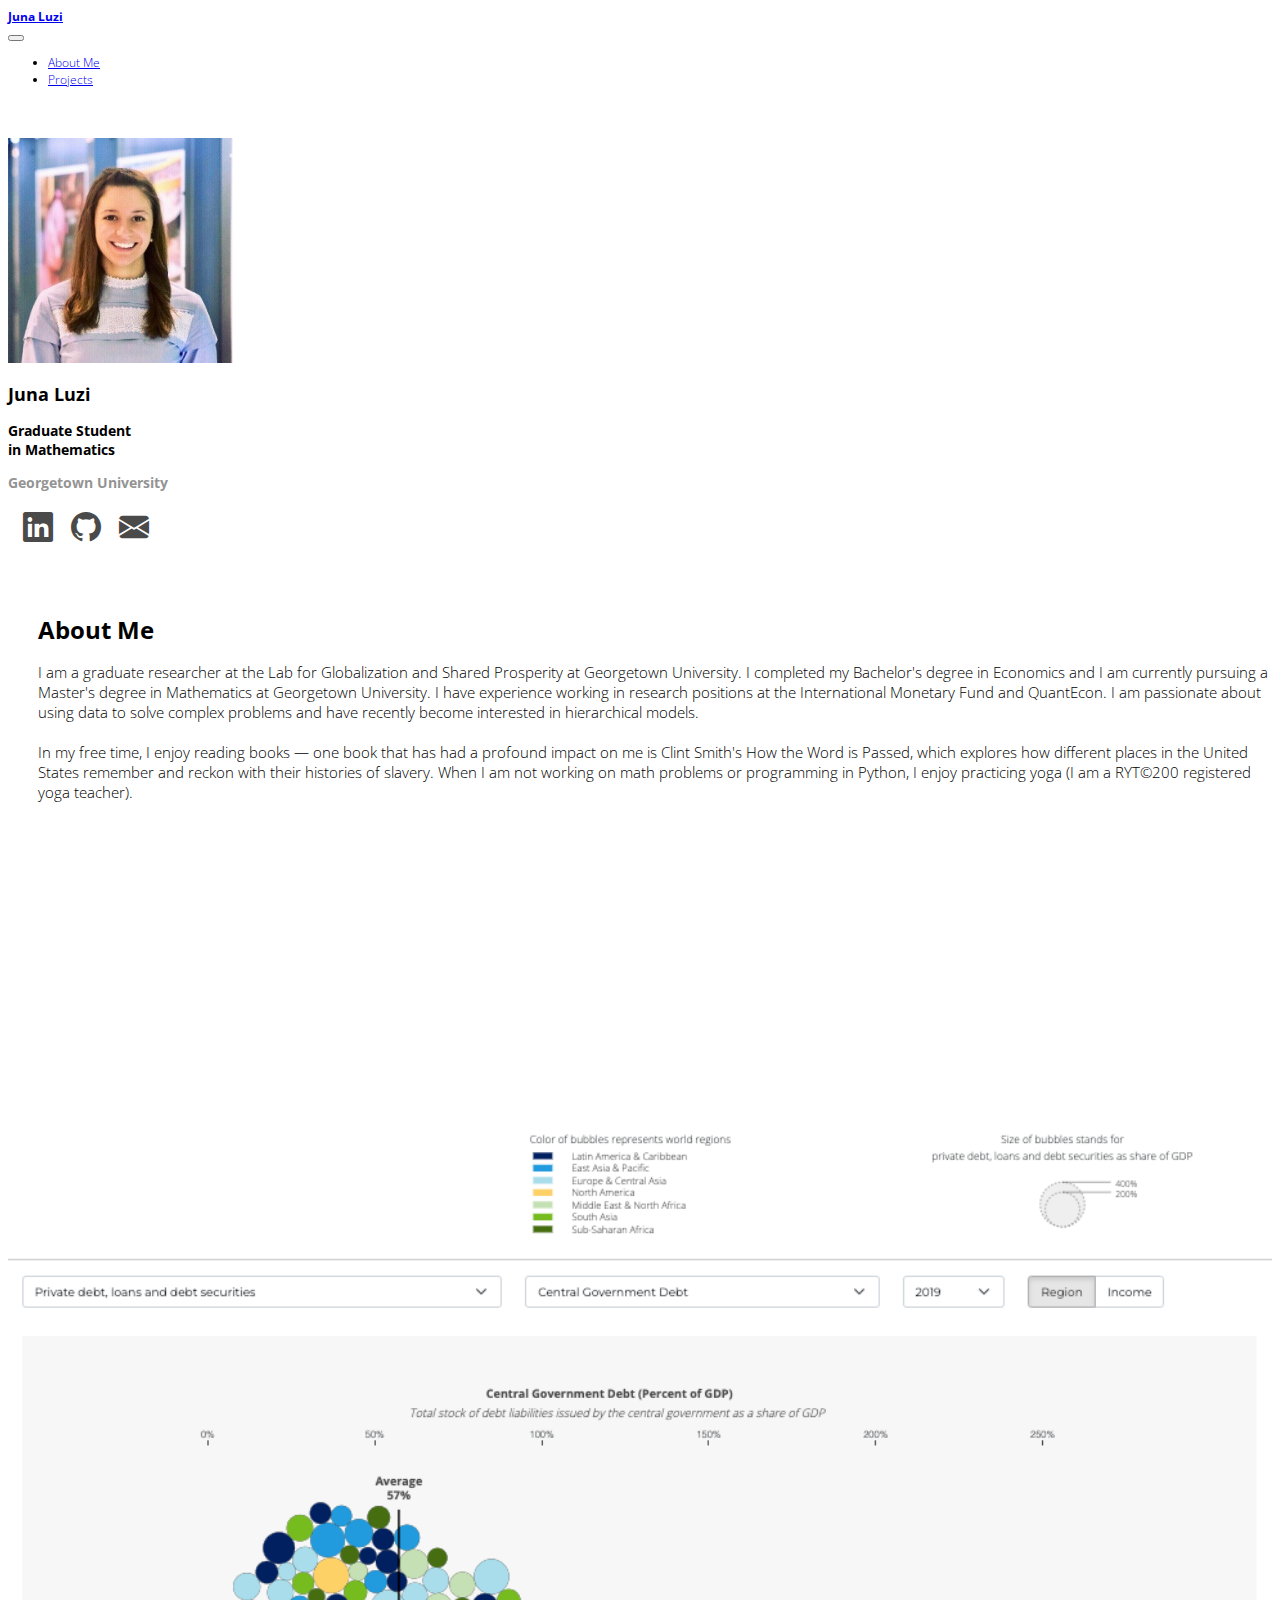
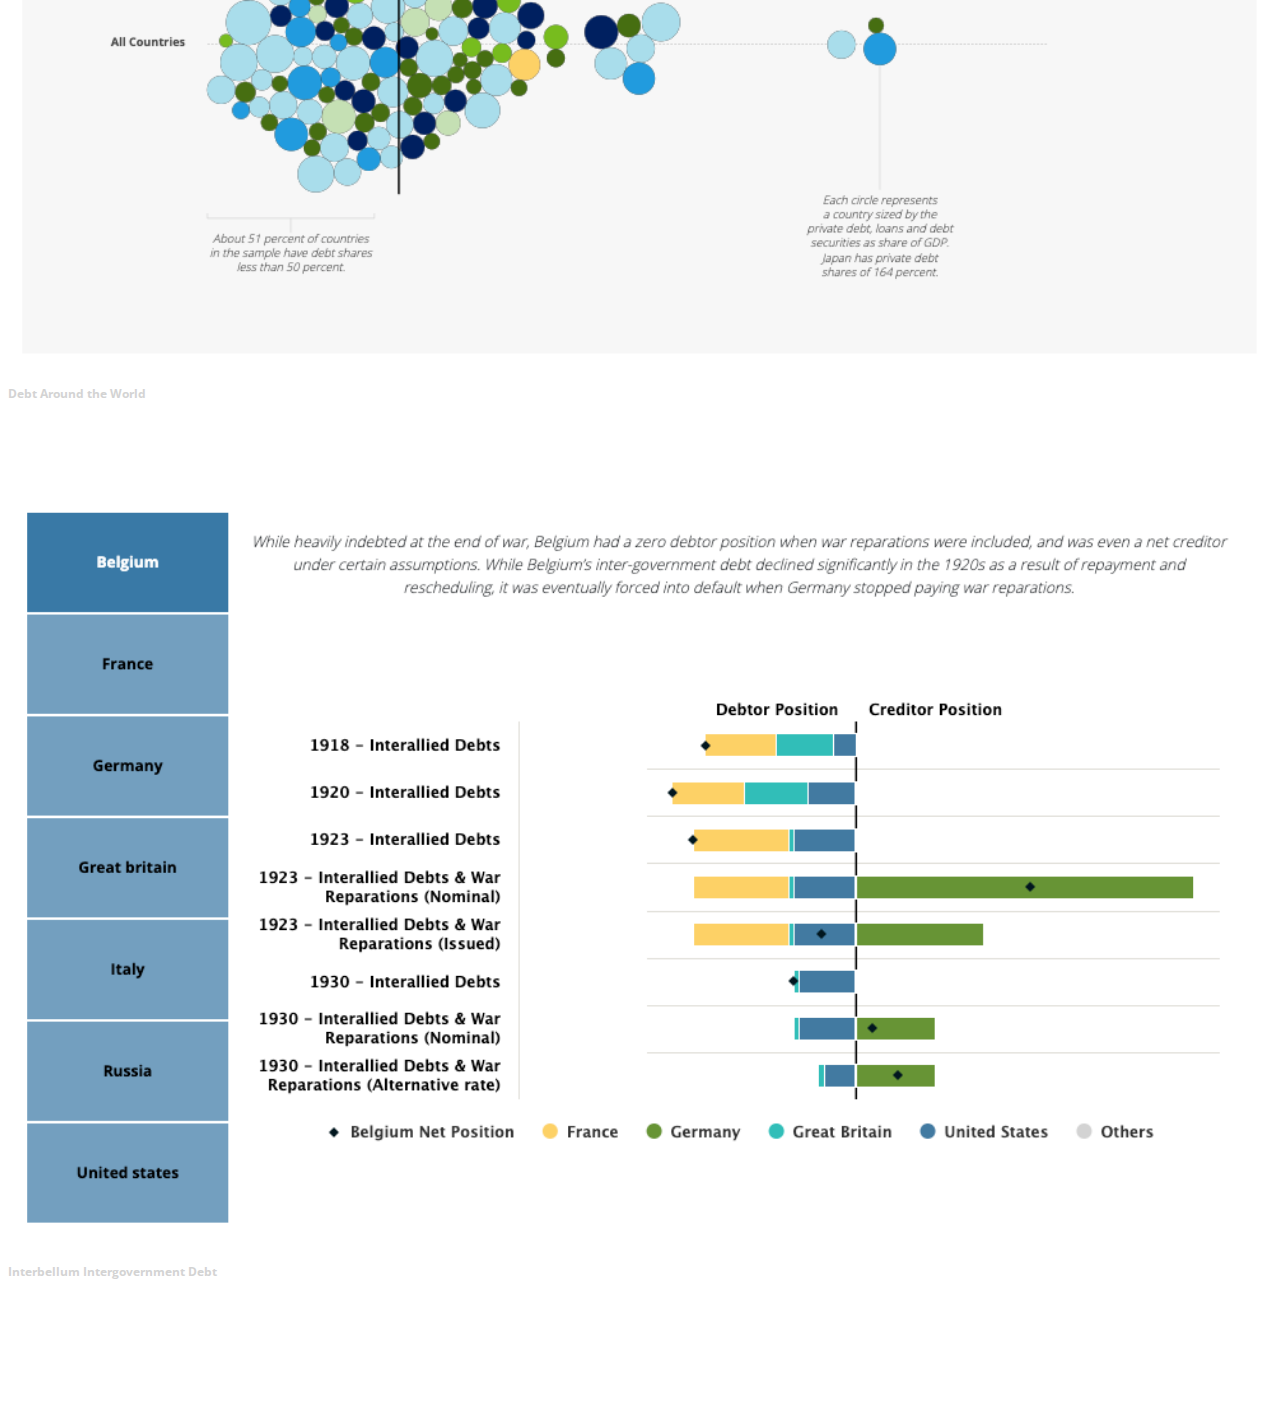
==== index.html @ b4632d45 ":sparkles: release 2" ====
<!DOCTYPE html>
  <meta charset="utf-8">

  <!-- Google fonts -->
  <link href='https://fonts.googleapis.com/css?family=Open+Sans:400,800,700,300' rel='stylesheet' type='text/css'>
  <link href='https://fonts.googleapis.com/css?family=Montserrat' rel='stylesheet' type='text/css'>

  <!-- jQuery -->
  <script src="https://ajax.googleapis.com/ajax/libs/jquery/3.6.0/jquery.min.js"></script>

  <!-- Bootstrap CSS -->
    <link rel="stylesheet" href="https://cdn.jsdelivr.net/npm/bootstrap@5.1.0/dist/css/bootstrap.min.css" integrity="sha384-KyZXEAg3QhqLMpG8r+8fhAXLRk2vvoC2f3B09zVXn8CA5QIVfZOJ3BCsw2P0p/We" crossorigin="anonymous">
    <link rel="stylesheet" href="https://cdn.jsdelivr.net/npm/bootstrap-icons@1.8.1/font/bootstrap-icons.css">
    <!-- Bootstrap Bundle with Popper -->
  <script src="https://cdn.jsdelivr.net/npm/bootstrap@5.1.0/dist/js/bootstrap.min.js" integrity="sha384-cn7l7gDp0eyniUwwAZgrzD06kc/tftFf19TOAs2zVinnD/C7E91j9yyk5//jjpt/" crossorigin="anonymous"></script>


  <!-- style -->
  <link href="css/style.css" type="text/css" rel="stylesheet">

<body>
  <div class="header">
    <nav class="navbar navbar-expand-lg navbar-dark bg-dark">
      <div class="container-xl">
        <div class="d-none d-lg-inline-flex">
        <a class="navbar-brand" href="https://najuzilu.github.io/">Juna Luzi</a></div>
        <button class="navbar-toggler" type="button" data-bs-toggle="collapse" data-bs-target="#navbarNav" aria-controls="navbarNav" aria-expanded="false" aria-label="Toggle navigation">
          <span class="navbar-toggler-icon"></span>
        </button>
        <div class="collapse navbar-collapse" id="navbarNav">
          <ul class="navbar-nav">
            <li class="nav-item">
              <a class="nav-link active" href="#about" data-target="#about">About Me</a>
            </li>
            <li class="nav-item">
              <a class="nav-link" href="#projects" data-target="#projects">Projects</a>
            </li>
            <!-- <li class="nav-item">
              <a class="nav-link"  href="#notes" data-target="#notes">My Notes</a>
            </li> -->
          </ul>
        </div>
      </div>
    </nav>
  </div>

  <div class="page-body" style="margin-top: 35px;">
    <section id="about">
      <div class="container">
          <div class="row">
            <div class="col-sm-3 offset-1 column text-center" style="padding-top: 15px;">
              <img class="rounded-circle" width="225" height="225" src="images/avatar_270x270.png">
              <h2 class="titles">Juna Luzi</h2>
              <h3 class="titles">Graduate Student<br/>in Mathematics</h3>
              <h3 class="uni-name"><a href="https://www.georgetown.edu/" target="_blank" rel="noopener"><span class="subheader">Georgetown University</span></a></h3>
              <div class="network-icons">
                <a href="https://www.linkedin.com/in/yuna-luzi/" target="_blank" rel="noopener noreferrer"><i class="bi bi-linkedin"></i></a>
                <a href="https://github.com/najuzilu" target="_blank" rel="noopener noreferrer"><i class="bi bi-github"></i></a>
                <a href="mailto:jl2845@georgetown.edu"><i class="bi bi-envelope-fill"></i></a>
              </div>
            </div>
            <div class="col-sm-6 column" style="padding-top: 50px; padding-left: 30px;">
              <h1>About Me</h1>
              <p><span style="font-size: 15px;" class="expl">
              I am a graduate researcher at the Lab for Globalization and Shared Prosperity at Georgetown University. I completed my Bachelor's degree in Economics and I am currently pursuing a Master's degree in Mathematics at Georgetown University. I have experience working in research positions at the International Monetary Fund and QuantEcon. I am passionate about using data to solve complex problems and have recently become interested in hierarchical models.<br/><br/>
              In my free time, I enjoy reading books &mdash; one book that has had a profound impact on me is Clint Smith's How the Word is Passed, which explores how different places in the United States remember and reckon with their histories of slavery. When I am not working on math problems or programming in Python, I enjoy practicing yoga (I am a RYT&copy;200 registered yoga teacher).
              </span></p>
            </div>
          </div>
        </div>


      </div>
    </section>

    <section id="projects" class="section-dark bg-dark">
      <div class="container">
          <div class="row">
            <div class="col-md-3 offset-1 column text-center text-light">
              <h1>Projects</h1>
            </div>
            <div class="col-md-7 column" style="padding-top: 50px">
              <div class="row">
                <div class="col-md-4 column project-img">
                  <a href="http://jluzi.com/gdd/index.html">
                    <img src="images/debt.png">
                  </a>
                </div>
                <div class="col-md-8 column">
                  <p>
                    <span style="font-size: 15px;" class="expl">
                      <h4><a href="http://jluzi.com/gdd/index.html">Debt Around the World<a></h4>
                      The significance of debt in the global economy cannot be overstated. High levels of debt, especially if unsustainable or concentrated in vulnerable sectors, can undermine economic growth and stability. Monitoring debt levels and patterns is therefore crucial for policymakers seeking to identify potential risks to economic stability and take appropriate action to address them. Moreover, understanding debt is essential for assessing the overall health of the financial system and identifying systemic risks. This data visualization of global debt patterns provided by the IMF's Global Debt Database is an important tool for understanding the distribution of debt around the world.
                    </span>
                  </p>
                </div>
              </div>

              <div class="row">
                <div class="col-md-4 project-img">
                  <a href="http://jluzi.com/interbellum/index.html">
                    <img src="images/interbellum.png">
                  </a>
                </div>
                <div class="col-md-8 column">
                  <p>
                    <span style="font-size: 15px;" class="expl">
                      <h4><a href="http://jluzi.com/interbellum/index.html">Interbellum Intergovernment Debt<a></h4>
                      World War I (WWI) was one of the deadliest war and inflicted heavy costs and losses on some of the belligerents. Taxation only partially financed massive military expenditures. An important share of military expenditures and—in the post-war era—of reconstruction costs was financed through bilateral government loans. After the United States entered the war, it provided much of the needed financing, either directly through US Treasury advances or mediated through the United Kingdom. At the end of the war, the US and the UK were the only two net creditor countries. By then, Germany had accumulated very limited external debt.
                    </span>
                  </p>
                </div>
              </div>

              </div>
          </div>
        </div>
      </div>
    </section>

   <!--  <section id="notes">
      <div class="container">
          <div class="row">
            <div class="col-sm-3 offset-1 column text-center">
              <h1>My Notes</h1>
            </div>
            <div class="col-sm-6 column" style="padding-top: 50px; padding-left: 30px;">
              <p><span style="font-size: 16px;" class="expl">
                <ul>
                  <li class="">Note #1</li>
                  <li class="">Note #2</li>
                  <li class="">Note #3</li>
                  <li class="">Note #4</li>
                  <li class="">Note #5</li>
                </ul>
              </span></p>
            </div>
          </div>
        </div>
      </div>
    </section> -->
  </div>

</body>
---- css/style.css ----
body {
	font-family: 'Open Sans', sans-serif;
	font-size: 12px;
	font-weight: 300;
	fill: #4A4A4A;
}

.titles, h2, h3, {
	font-family: 'Montserrat', sans-serif;
	font-weight: 400;
}

.subheader{
  	font-size: 14px;
/*	text-transform: uppercase;*/
	color: #949494;
}

h3 a, h4 a {
	text-decoration: none;
	color: #D3D3D3;
}

.network-icons a{
	padding-left: 15px;
}

.bi {
	font-size: 30px;
	color: #4A4A4A;
}

.navbar-brand {
	padding-top: 5px;
	padding-bottom: 5px;
	font-weight: 700;
	position: relative;
}

.section-dark {
	color: #fff;
}

#projects h1, #notes h1 {
	padding-top: 150px;
}

section {
	padding-top: 15pxs;
	padding-bottom: 50px;
}

.project-img img{
	height: 100%;
	width: 100%;
}

.project-img {
	margin: auto;
	display: block;
}
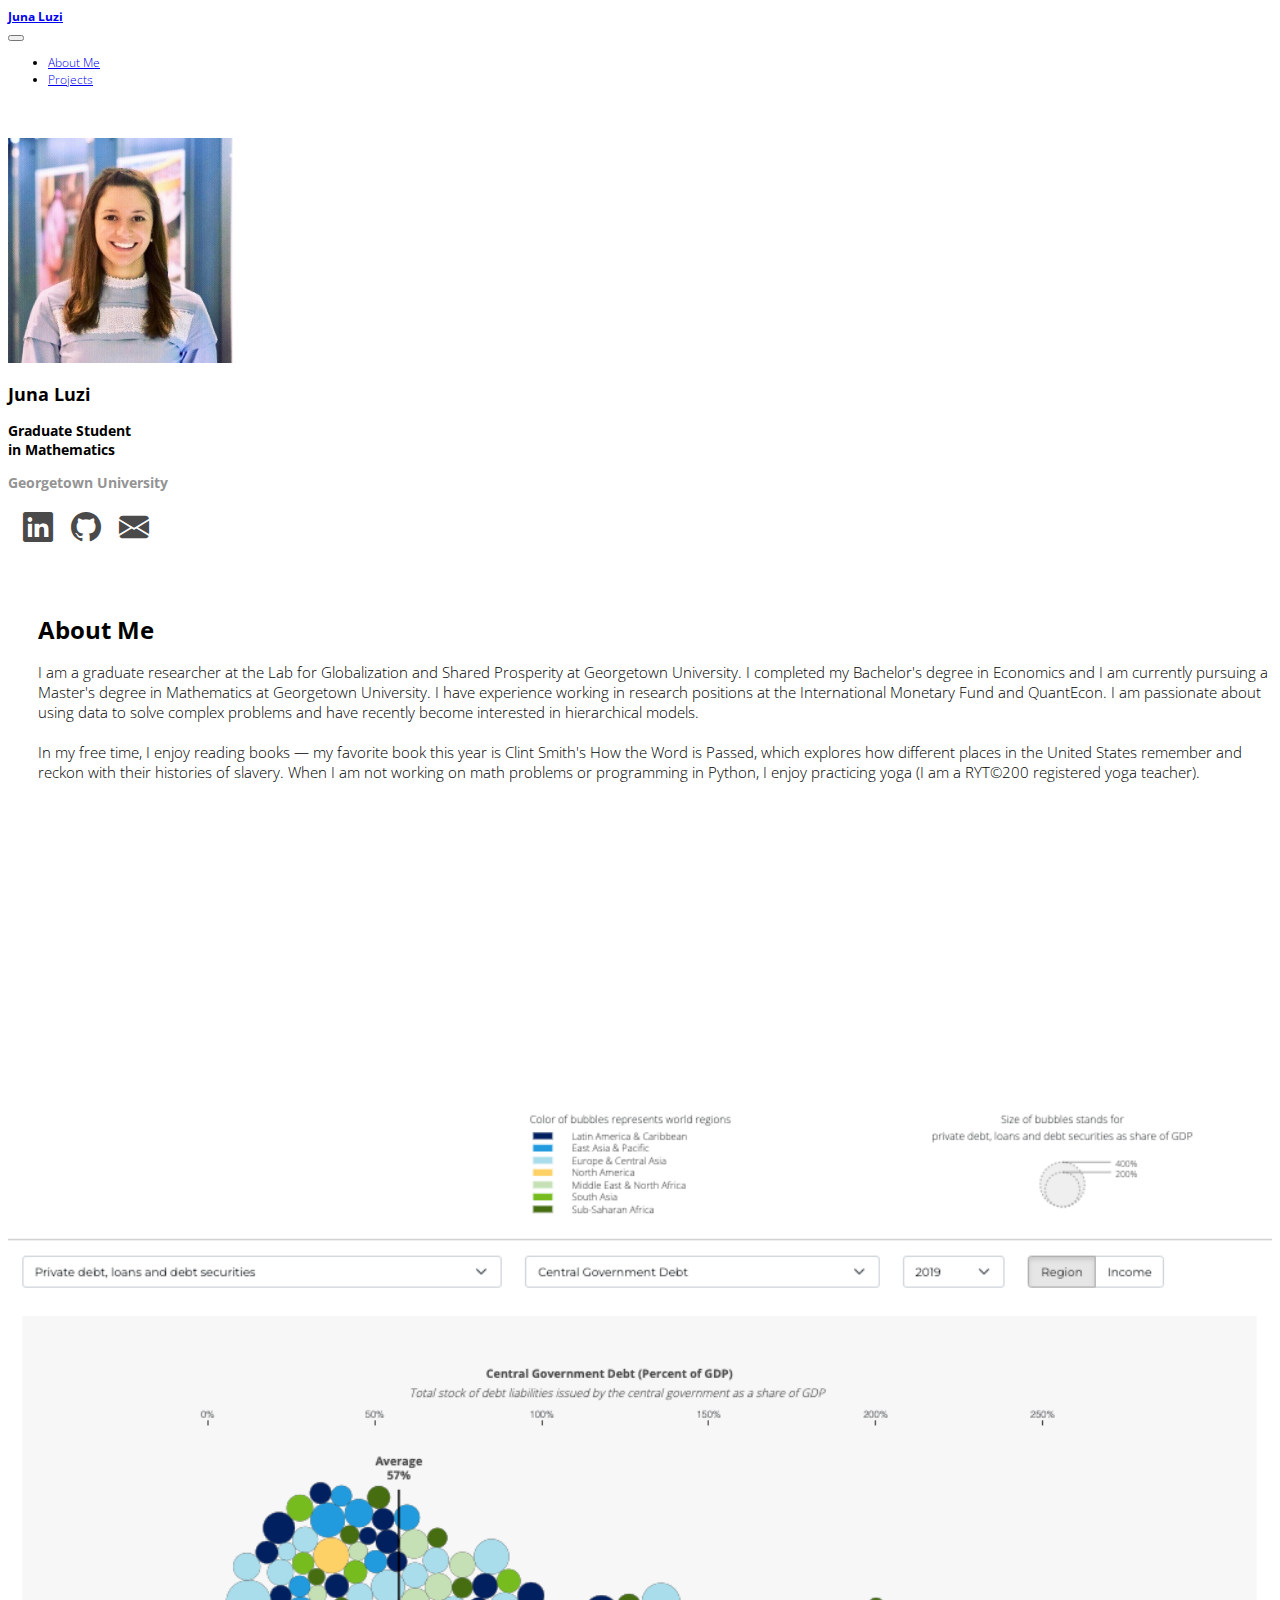
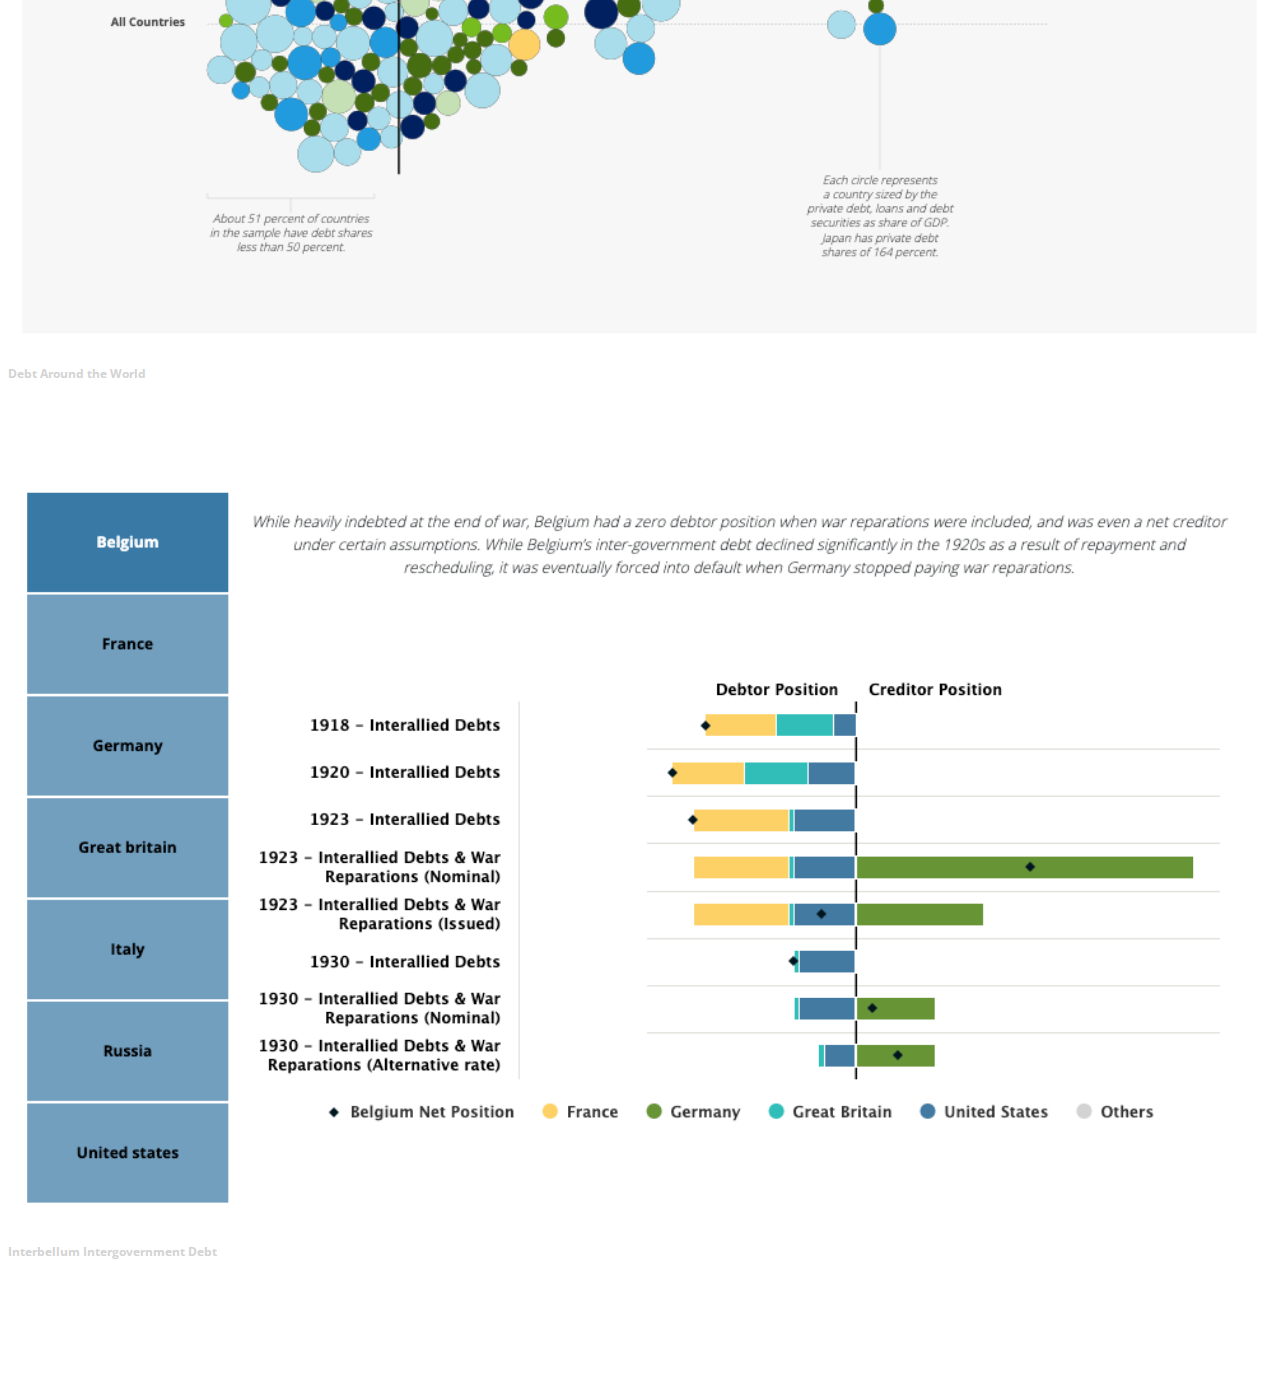
==== commit af33dd1d: ":books: about me" ====
--- a/index.html
+++ b/index.html
@@ -63,7 +63,7 @@
               <h1>About Me</h1>
               <p><span style="font-size: 15px;" class="expl">
               I am a graduate researcher at the Lab for Globalization and Shared Prosperity at Georgetown University. I completed my Bachelor's degree in Economics and I am currently pursuing a Master's degree in Mathematics at Georgetown University. I have experience working in research positions at the International Monetary Fund and QuantEcon. I am passionate about using data to solve complex problems and have recently become interested in hierarchical models.<br/><br/>
-              In my free time, I enjoy reading books &mdash; one book that has had a profound impact on me is Clint Smith's How the Word is Passed, which explores how different places in the United States remember and reckon with their histories of slavery. When I am not working on math problems or programming in Python, I enjoy practicing yoga (I am a RYT&copy;200 registered yoga teacher).
+              In my free time, I enjoy reading books &mdash; my favorite book this year is Clint Smith's How the Word is Passed, which explores how different places in the United States remember and reckon with their histories of slavery. When I am not working on math problems or programming in Python, I enjoy practicing yoga (I am a RYT&copy;200 registered yoga teacher).
               </span></p>
             </div>
           </div>
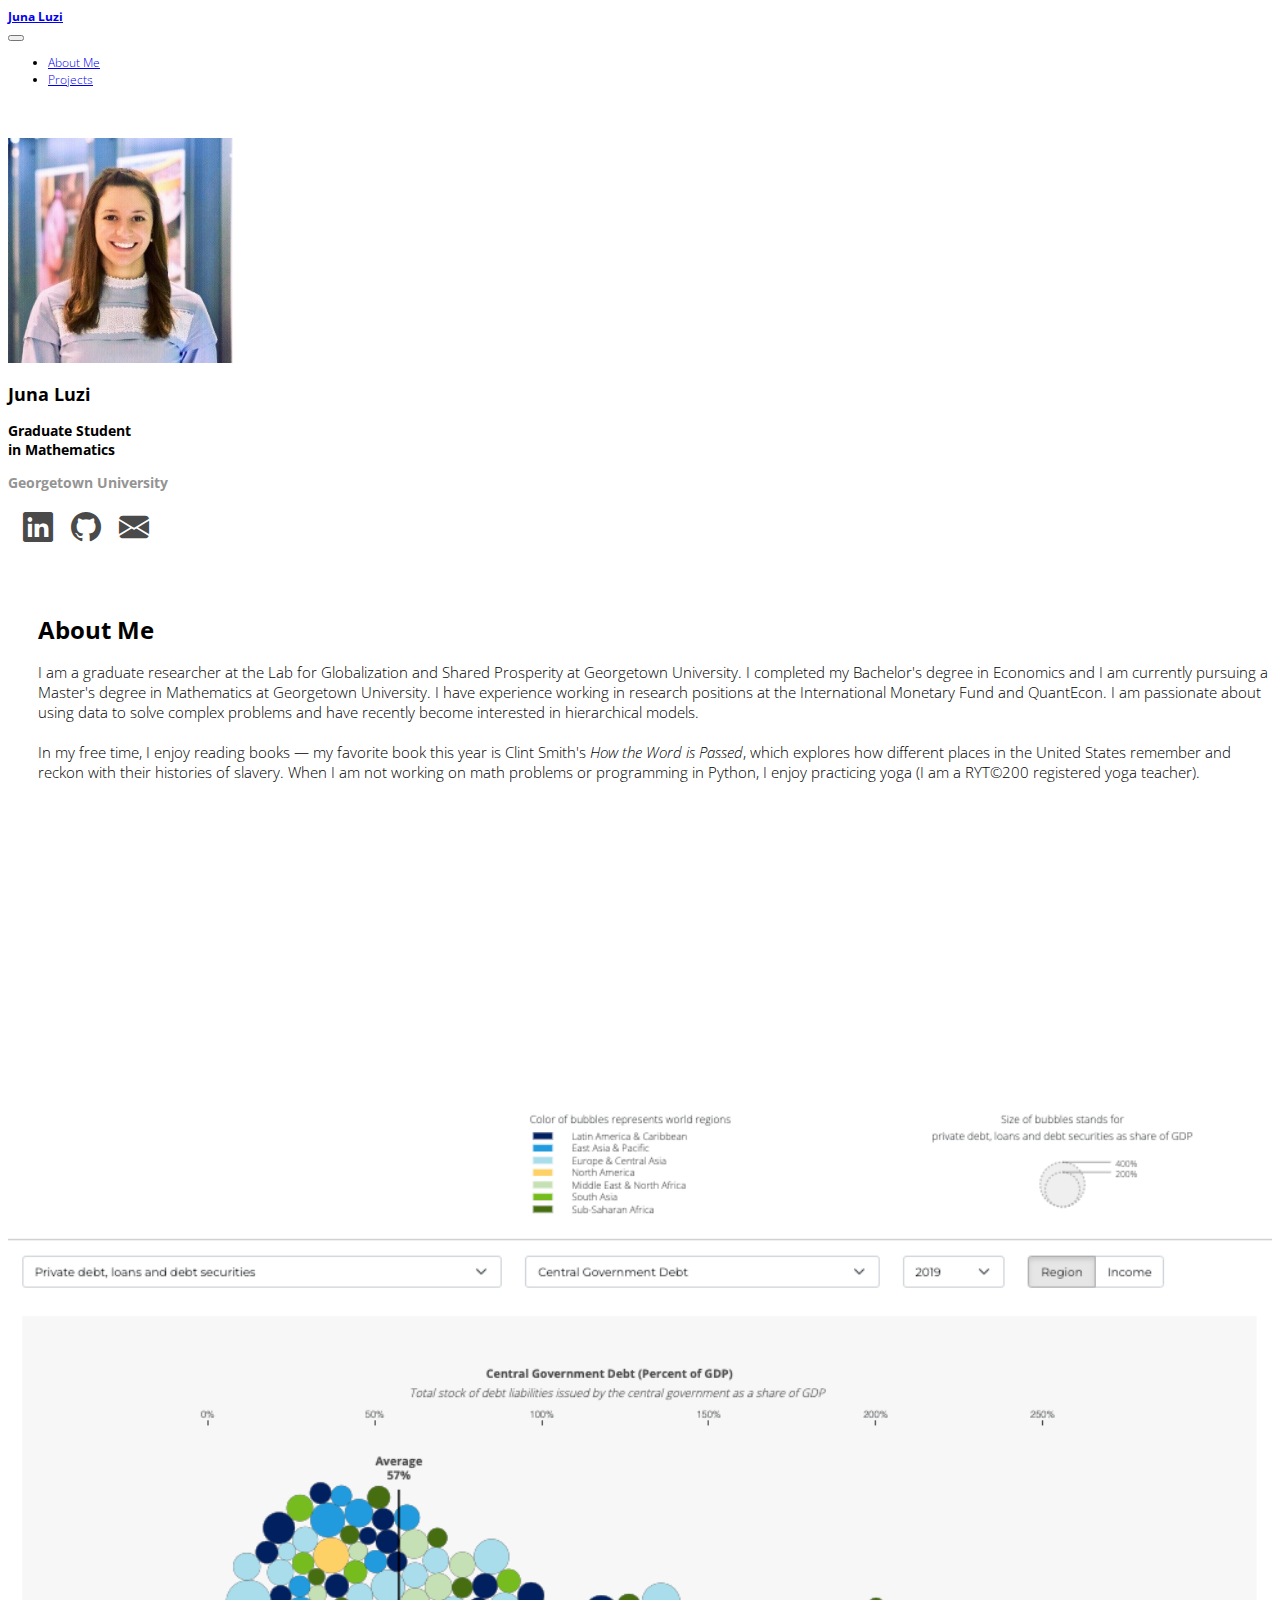
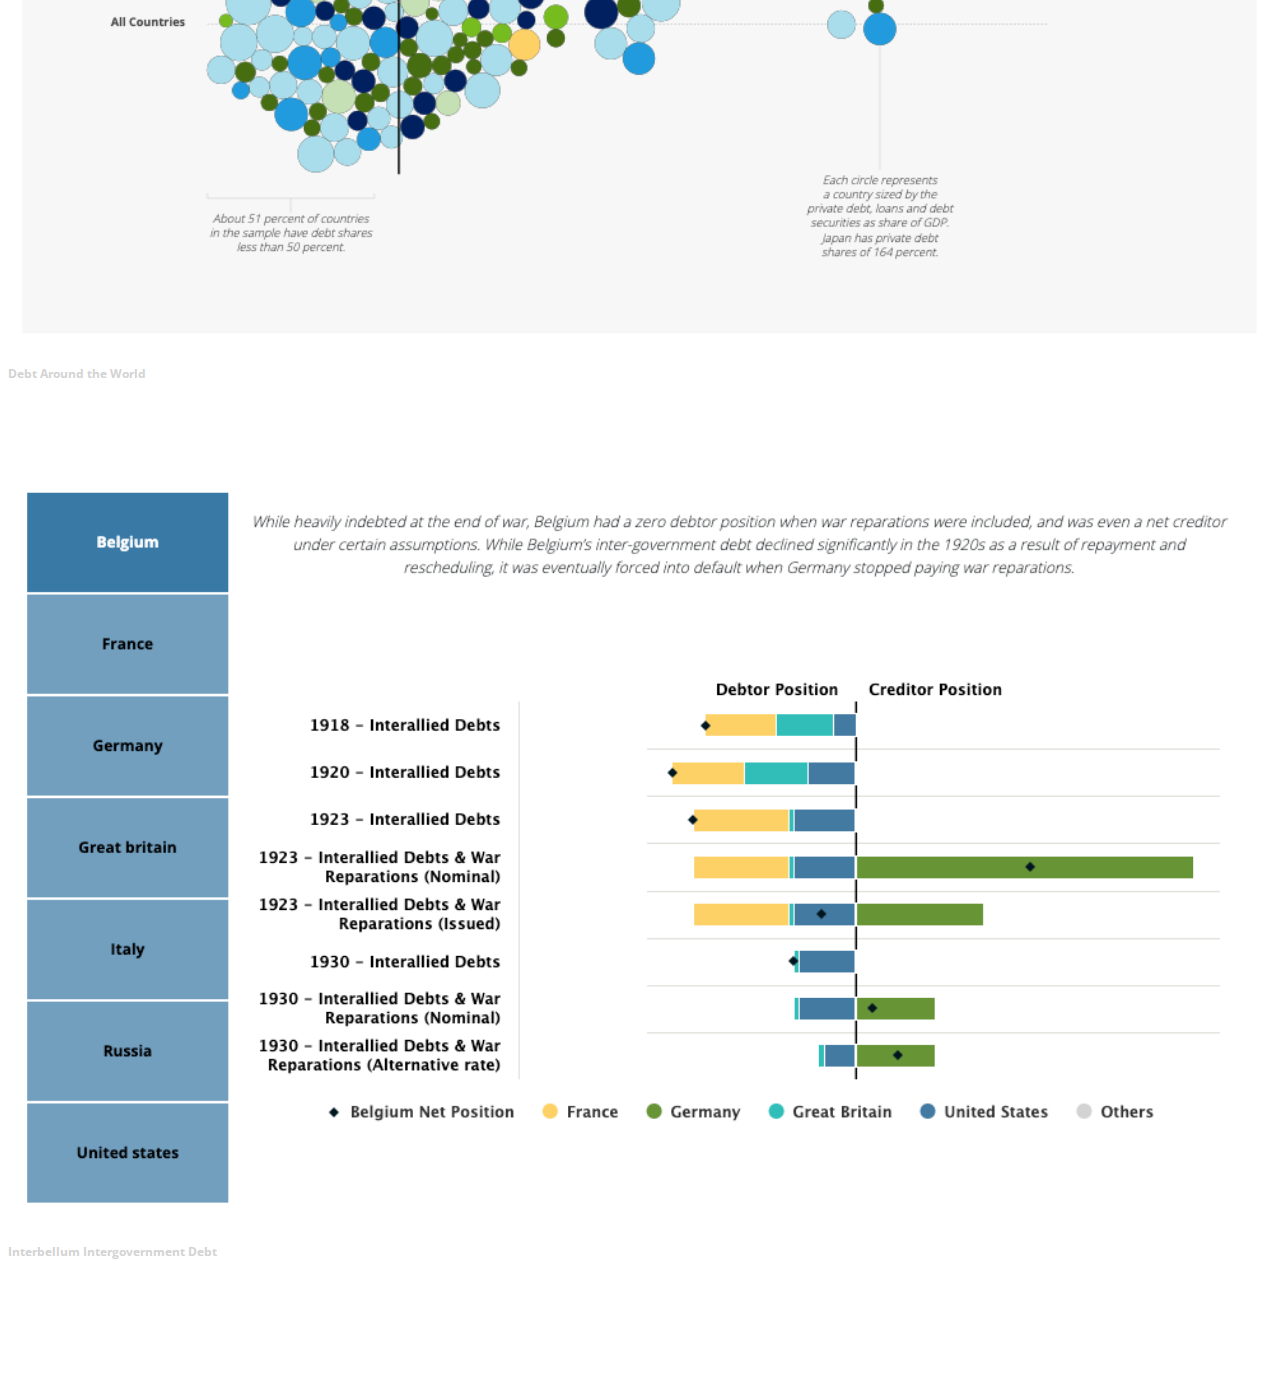
==== commit 581c3286: ":wrench: typo" ====
--- a/index.html
+++ b/index.html
@@ -63,7 +63,7 @@
               <h1>About Me</h1>
               <p><span style="font-size: 15px;" class="expl">
               I am a graduate researcher at the Lab for Globalization and Shared Prosperity at Georgetown University. I completed my Bachelor's degree in Economics and I am currently pursuing a Master's degree in Mathematics at Georgetown University. I have experience working in research positions at the International Monetary Fund and QuantEcon. I am passionate about using data to solve complex problems and have recently become interested in hierarchical models.<br/><br/>
-              In my free time, I enjoy reading books &mdash; my favorite book this year is Clint Smith's How the Word is Passed, which explores how different places in the United States remember and reckon with their histories of slavery. When I am not working on math problems or programming in Python, I enjoy practicing yoga (I am a RYT&copy;200 registered yoga teacher).
+              In my free time, I enjoy reading books &mdash; my favorite book this year is Clint Smith's <em>How the Word is Passed</em>, which explores how different places in the United States remember and reckon with their histories of slavery. When I am not working on math problems or programming in Python, I enjoy practicing yoga (I am a RYT&copy;200 registered yoga teacher).
               </span></p>
             </div>
           </div>
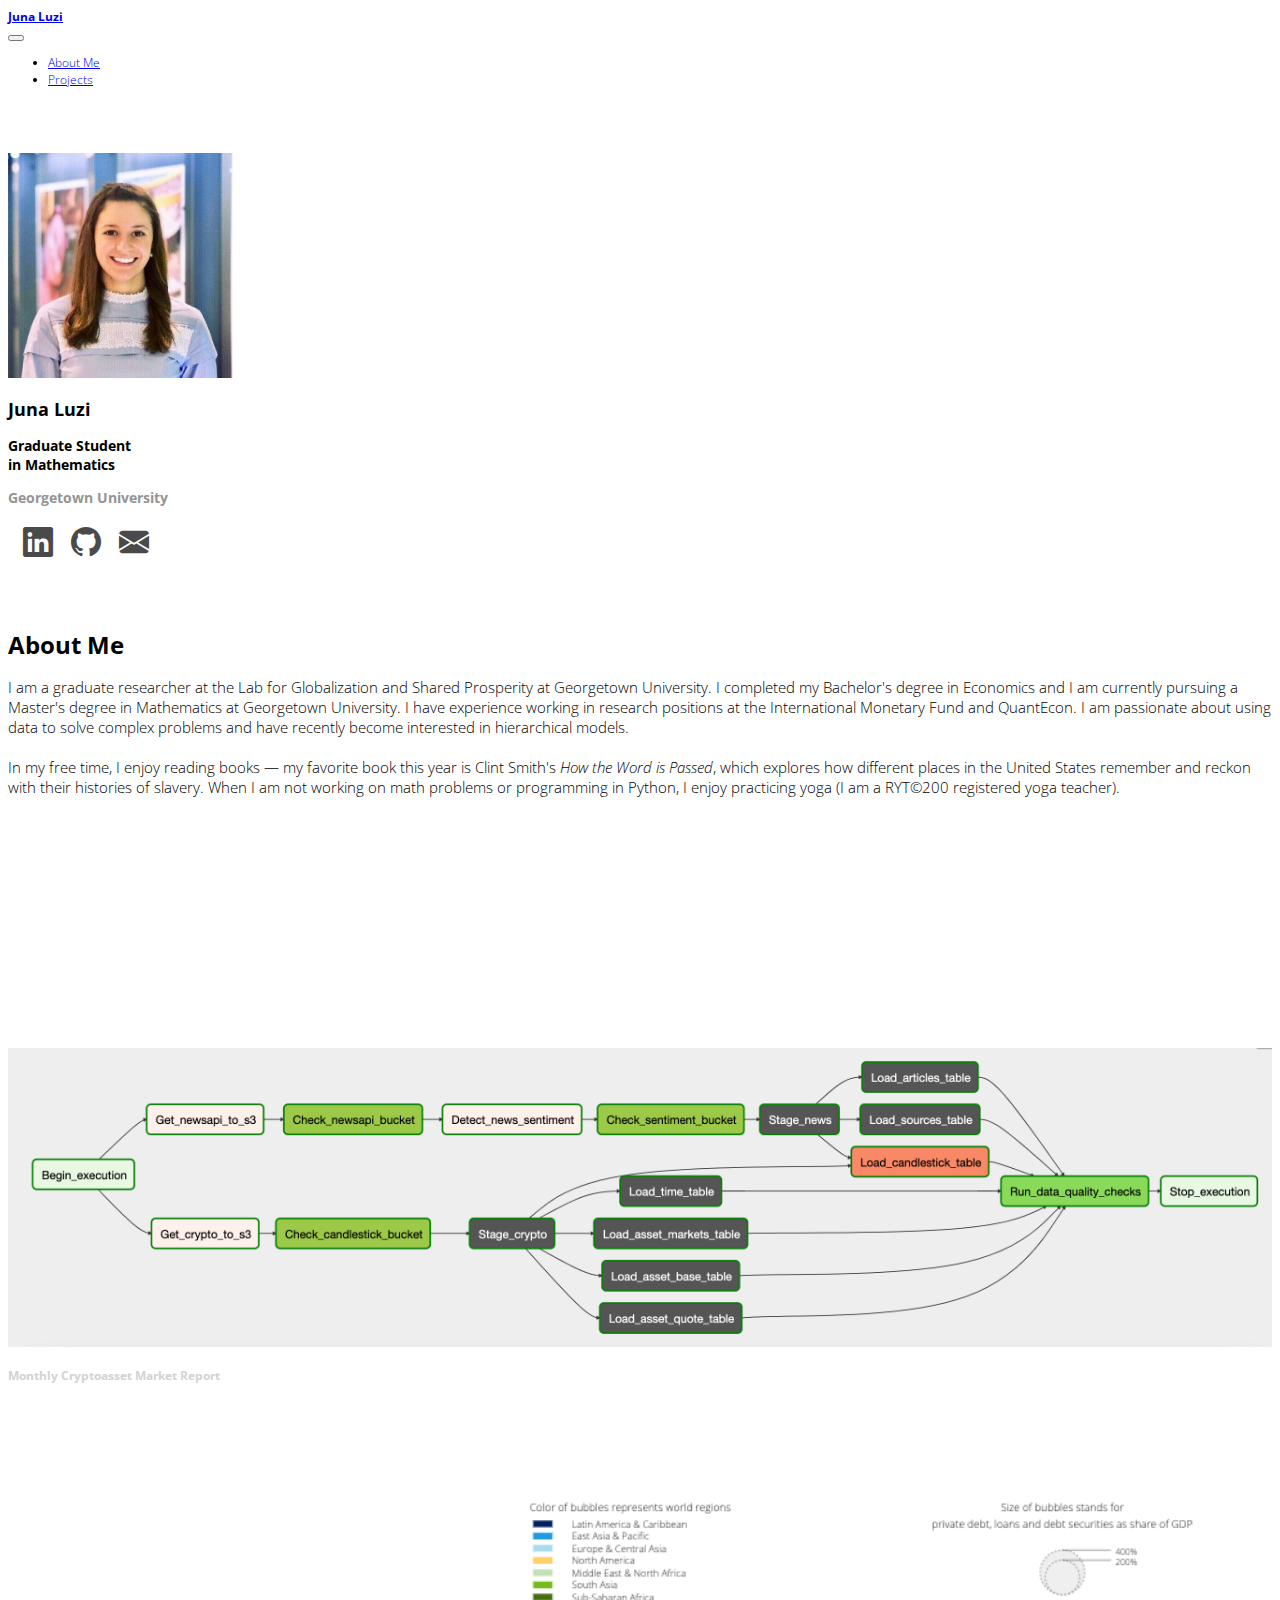
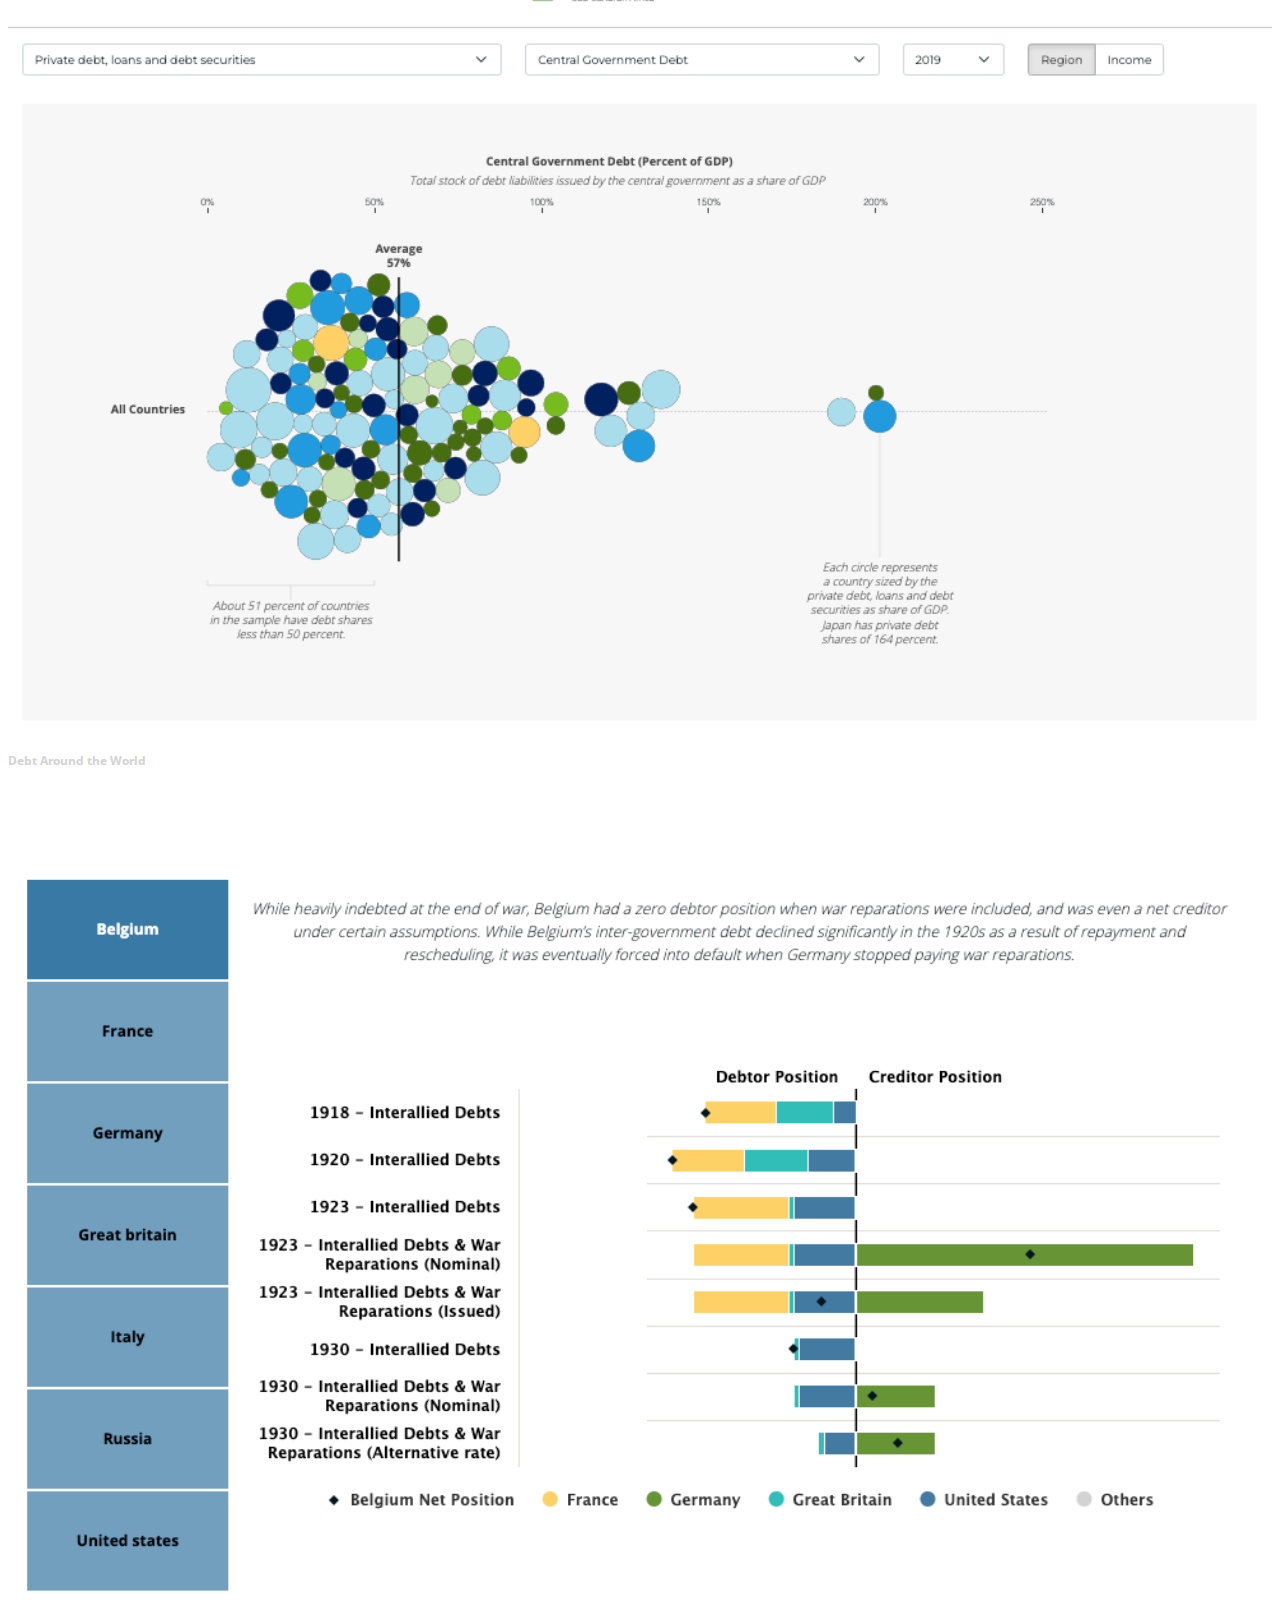
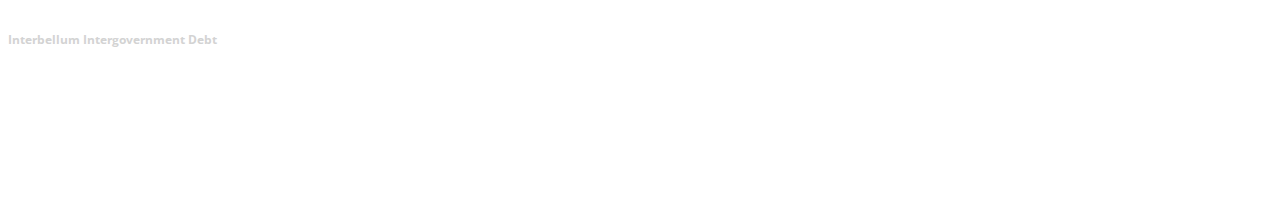
==== commit 41194249: ":sparkle: add crypto proj" ====
--- a/index.html
+++ b/index.html
@@ -48,7 +48,7 @@
     <section id="about">
       <div class="container">
           <div class="row">
-            <div class="col-sm-3 offset-1 column text-center" style="padding-top: 15px;">
+            <div class="col-md-4 offset-1 column text-center" style="padding-top: 15px;">
               <img class="rounded-circle" width="225" height="225" src="images/avatar_270x270.png">
               <h2 class="titles">Juna Luzi</h2>
               <h3 class="titles">Graduate Student<br/>in Mathematics</h3>
@@ -59,7 +59,7 @@
                 <a href="mailto:jl2845@georgetown.edu"><i class="bi bi-envelope-fill"></i></a>
               </div>
             </div>
-            <div class="col-sm-6 column" style="padding-top: 50px; padding-left: 30px;">
+            <div class="col-md-5 column" style="padding-top: 50px;">
               <h1>About Me</h1>
               <p><span style="font-size: 15px;" class="expl">
               I am a graduate researcher at the Lab for Globalization and Shared Prosperity at Georgetown University. I completed my Bachelor's degree in Economics and I am currently pursuing a Master's degree in Mathematics at Georgetown University. I have experience working in research positions at the International Monetary Fund and QuantEcon. I am passionate about using data to solve complex problems and have recently become interested in hierarchical models.<br/><br/>
@@ -73,14 +73,33 @@
       </div>
     </section>
 
+    <!-- Start of project section -->
     <section id="projects" class="section-dark bg-dark">
       <div class="container">
           <div class="row">
-            <div class="col-md-3 offset-1 column text-center text-light">
+            <div class="project-section col-md-3 offset-1 column text-center text-light" style="padding-top: 45px;">
               <h1>Projects</h1>
             </div>
             <div class="col-md-7 column" style="padding-top: 50px">
-              <div class="row">
+              <!-- Project 1 -->
+              <div class="row"  id="draft">
+                <div class="col-md-4 project-img">
+                  <a href="https://github.com/najuzilu/crypto">
+                    <img src="images/dag.png">
+                  </a>
+                </div>
+                <div class="col-md-8 column">
+                  <p>
+                    <span style="font-size: 15px;" class="expl">
+                      <h4><a href="https://github.com/najuzilu/crypto">Monthly Cryptoasset Market Report<a></h4>
+                        This project focuses on building a complete data pipeline. The goal is to solve a problem using data engineering techniques and develop a solution that incorporates best practices for data quality, scalability, and reliability. It utilizes APIs to extract data from Cryptowatch and NewsAPI to analyze the performance of cryptoassets in the last month. The data pipeline includes data ingestion, processing, and storage. The project retrieves all cryptoasset data for the last month using Cryptowatch REST API and retrieves all relevant news articles from last month using NewsAPI. The sentiment analysis is performed on the collection of articles using Amazon Comprehend, and the results are stored in Redshift staging tables for further analysis. The entire process is automated and scheduled through Apache Airflow to trigger on the first day of every month.
+                    </span><br/>
+                    <span class="badge rounded-pill bg-light text-dark">Python</span> <span class="badge rounded-pill bg-info text-dark">Amazon Redshift</span> <span class="badge rounded-pill bg-success">Amazon S3</span> <span class="badge rounded-pill bg-secondary">Apache Airflow</span> <span class="badge rounded-pill bg-danger">AWS Comprehend</span>
+                  </p>
+                </div>
+              </div>
+              <!-- Project 2 -->
+              <div class="row"  id="draft">
                 <div class="col-md-4 column project-img">
                   <a href="http://jluzi.com/gdd/index.html">
                     <img src="images/debt.png">
@@ -91,12 +110,12 @@
                     <span style="font-size: 15px;" class="expl">
                       <h4><a href="http://jluzi.com/gdd/index.html">Debt Around the World<a></h4>
                       The significance of debt in the global economy cannot be overstated. High levels of debt, especially if unsustainable or concentrated in vulnerable sectors, can undermine economic growth and stability. Monitoring debt levels and patterns is therefore crucial for policymakers seeking to identify potential risks to economic stability and take appropriate action to address them. Moreover, understanding debt is essential for assessing the overall health of the financial system and identifying systemic risks. This data visualization of global debt patterns provided by the IMF's Global Debt Database is an important tool for understanding the distribution of debt around the world.
-                    </span>
+                    </span><span class="badge bg-primary">JavaScript</span> <span class="badge bg-warning text-dark">D3</span>
                   </p>
                 </div>
               </div>
-
-              <div class="row">
+              <!-- Project 3 -->
+              <div class="row"  id="draft">
                 <div class="col-md-4 project-img">
                   <a href="http://jluzi.com/interbellum/index.html">
                     <img src="images/interbellum.png">
@@ -107,16 +126,21 @@
                     <span style="font-size: 15px;" class="expl">
                       <h4><a href="http://jluzi.com/interbellum/index.html">Interbellum Intergovernment Debt<a></h4>
                       World War I (WWI) was one of the deadliest war and inflicted heavy costs and losses on some of the belligerents. Taxation only partially financed massive military expenditures. An important share of military expenditures and—in the post-war era—of reconstruction costs was financed through bilateral government loans. After the United States entered the war, it provided much of the needed financing, either directly through US Treasury advances or mediated through the United Kingdom. At the end of the war, the US and the UK were the only two net creditor countries. By then, Germany had accumulated very limited external debt.
-                    </span>
+                    </span><br/>
+                    <span class="badge bg-primary">JavaScript</span> <span class="badge bg-warning text-dark">HighCharts</span>
                   </p>
                 </div>
               </div>
 
-              </div>
+              <!-- Project k -->
+              
+              <!-- End of Project -->
+            </div>
           </div>
         </div>
       </div>
     </section>
+    <!-- End of project section -->
 
    <!--  <section id="notes">
       <div class="container">
--- a/css/style.css
+++ b/css/style.css
@@ -42,13 +42,27 @@
 }
 
 #projects h1, #notes h1 {
-	padding-top: 150px;
+	margin-top: 30px;
 }
 
 section {
-	padding-top: 15pxs;
+	padding-top: 15px;
 	padding-bottom: 50px;
 }
+
+/* Project borders */
+/* #draft {
+	margin: 25px 10px 25px 10px;
+	border: 1px solid rgba(211, 211, 211, .2);
+	border-radius: 25px;
+} */
+
+/* Align section h1 vertically */
+/* .project-section{
+	display: flex;
+	justify-content: center;
+	align-items: center;
+} */
 
 .project-img img{
 	height: 100%;
@@ -59,3 +73,4 @@
 	margin: auto;
 	display: block;
 }
+
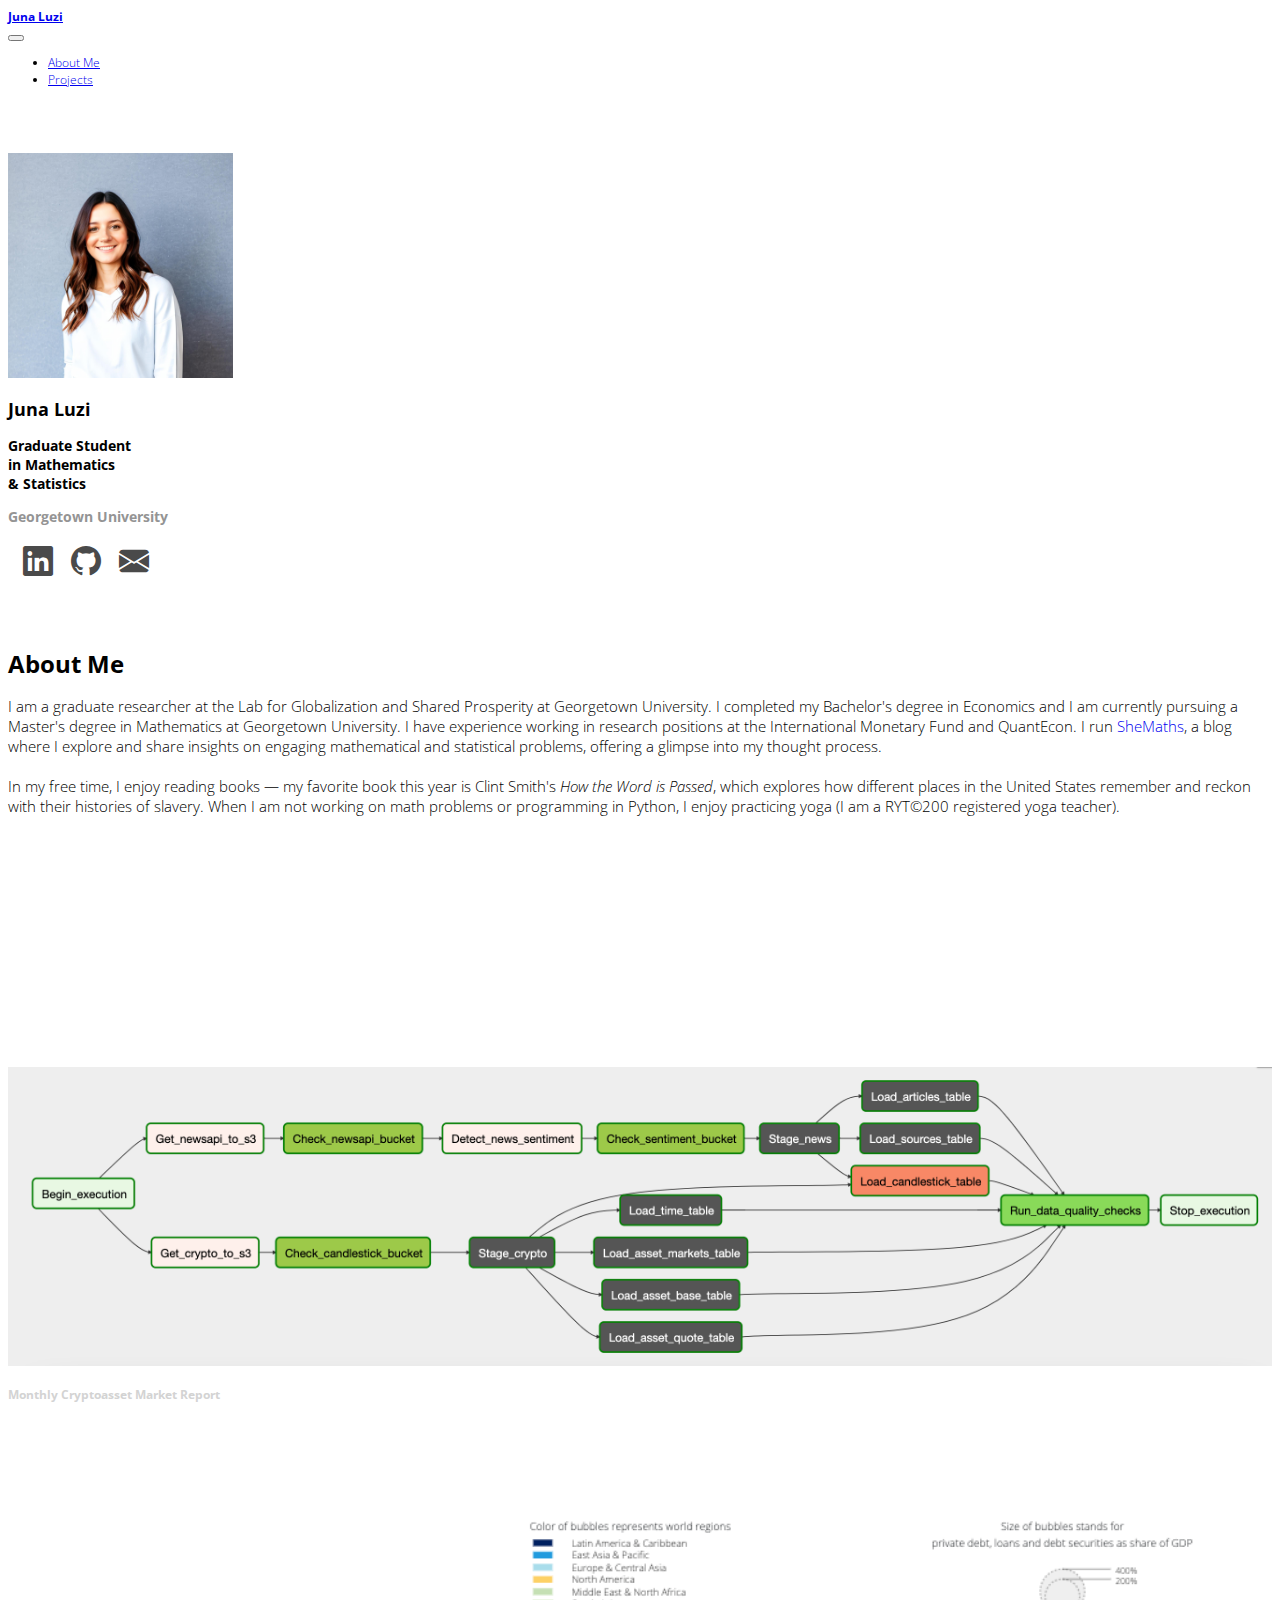
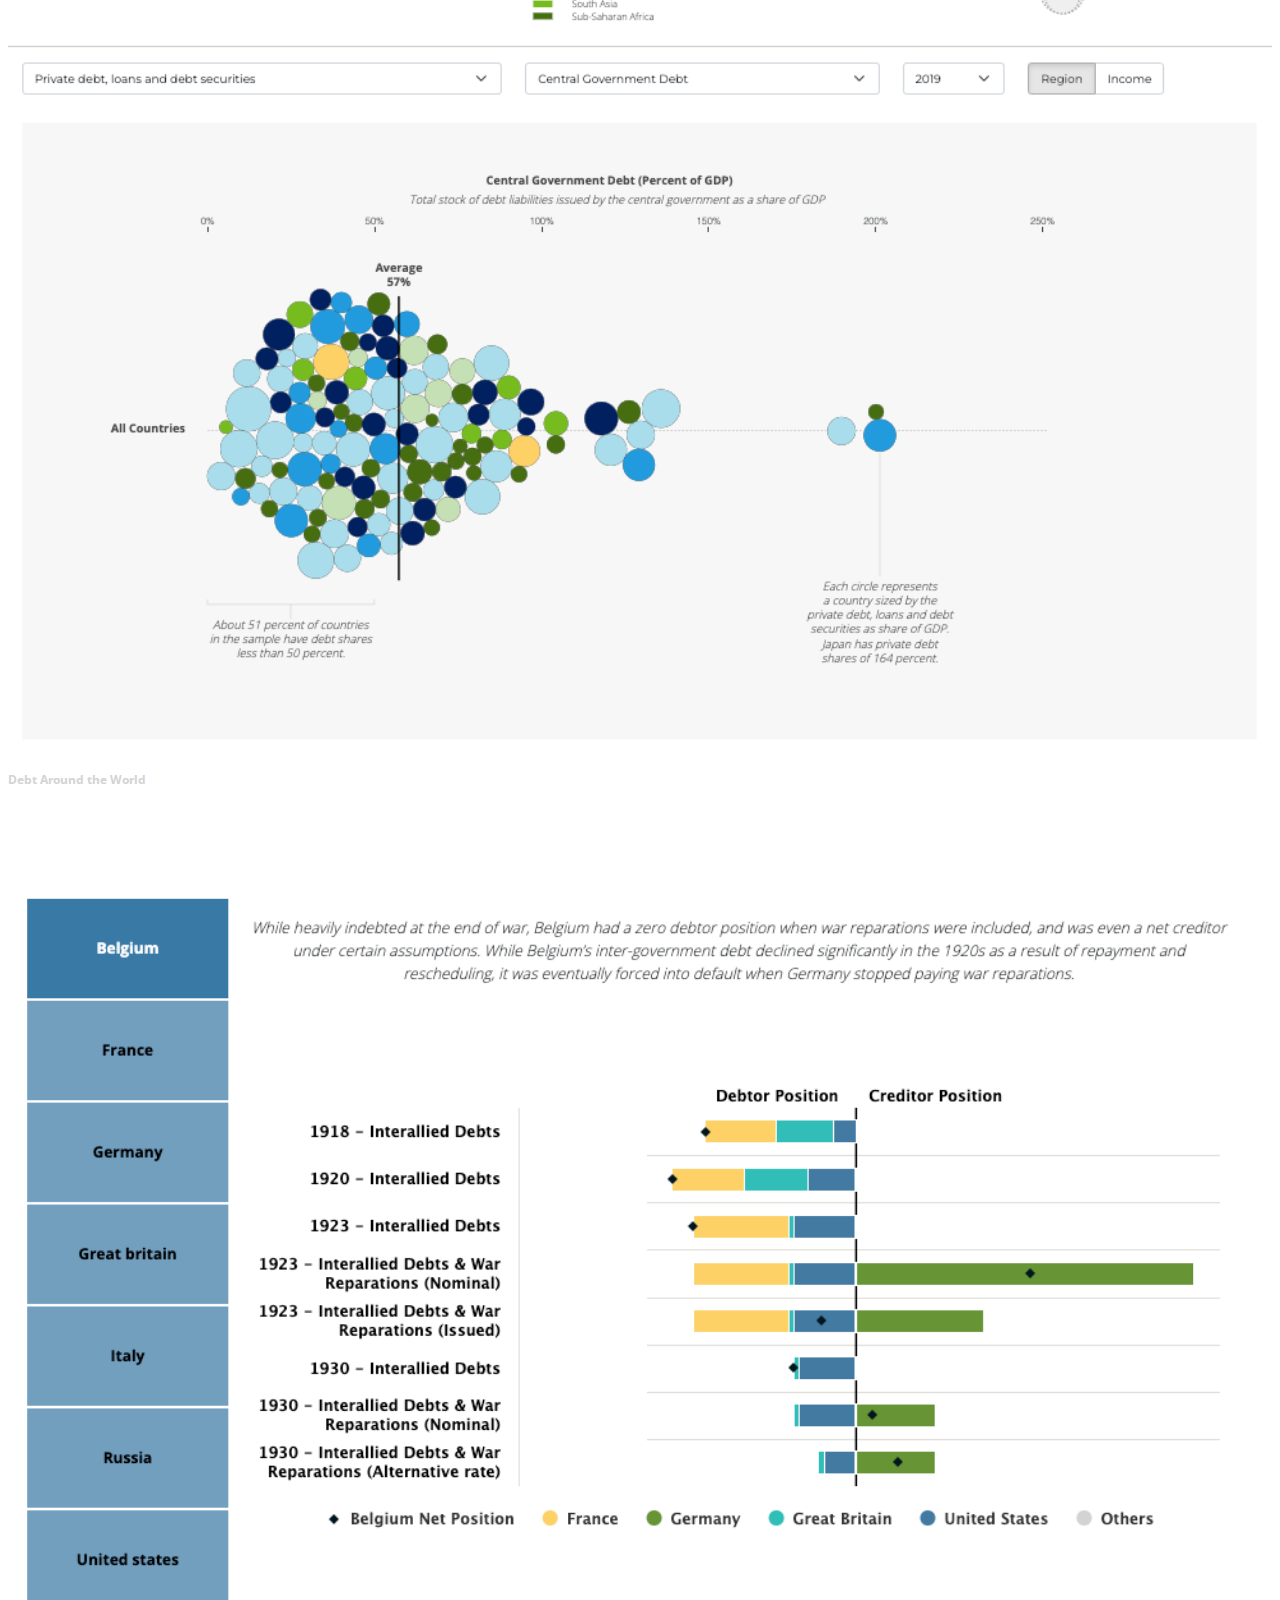
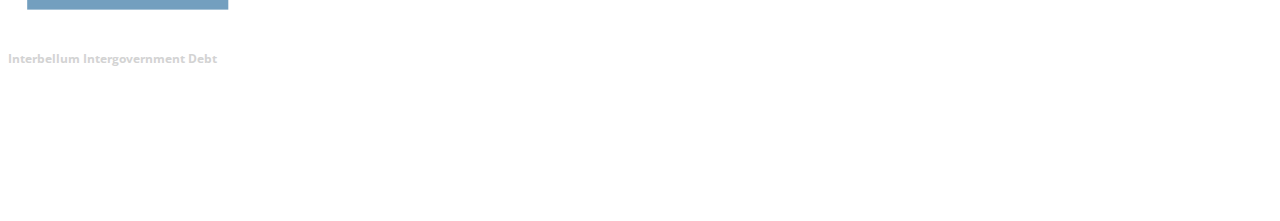
==== commit b202a96a: ":wrench: new avatar" ====
--- a/index.html
+++ b/index.html
@@ -49,9 +49,9 @@
       <div class="container">
           <div class="row">
             <div class="col-md-4 offset-1 column text-center" style="padding-top: 15px;">
-              <img class="rounded-circle" width="225" height="225" src="images/avatar_270x270.png">
+              <img class="rounded-circle" width="225" height="225" src="images/avatar.jpg">
               <h2 class="titles">Juna Luzi</h2>
-              <h3 class="titles">Graduate Student<br/>in Mathematics</h3>
+              <h3 class="titles">Graduate Student<br/>in Mathematics</br>& Statistics</h3>
               <h3 class="uni-name"><a href="https://www.georgetown.edu/" target="_blank" rel="noopener"><span class="subheader">Georgetown University</span></a></h3>
               <div class="network-icons">
                 <a href="https://www.linkedin.com/in/yuna-luzi/" target="_blank" rel="noopener noreferrer"><i class="bi bi-linkedin"></i></a>
@@ -62,7 +62,7 @@
             <div class="col-md-5 column" style="padding-top: 50px;">
               <h1>About Me</h1>
               <p><span style="font-size: 15px;" class="expl">
-              I am a graduate researcher at the Lab for Globalization and Shared Prosperity at Georgetown University. I completed my Bachelor's degree in Economics and I am currently pursuing a Master's degree in Mathematics at Georgetown University. I have experience working in research positions at the International Monetary Fund and QuantEcon. I am passionate about using data to solve complex problems and have recently become interested in hierarchical models.<br/><br/>
+              I am a graduate researcher at the Lab for Globalization and Shared Prosperity at Georgetown University. I completed my Bachelor's degree in Economics and I am currently pursuing a Master's degree in Mathematics at Georgetown University. I have experience working in research positions at the International Monetary Fund and QuantEcon. I run <a style="text-decoration: none;" href="https://shemaths.wordpress.com/">SheMaths</a>, a blog where I explore and share insights on engaging mathematical and statistical problems, offering a glimpse into my thought process.<br/><br/>
               In my free time, I enjoy reading books &mdash; my favorite book this year is Clint Smith's <em>How the Word is Passed</em>, which explores how different places in the United States remember and reckon with their histories of slavery. When I am not working on math problems or programming in Python, I enjoy practicing yoga (I am a RYT&copy;200 registered yoga teacher).
               </span></p>
             </div>
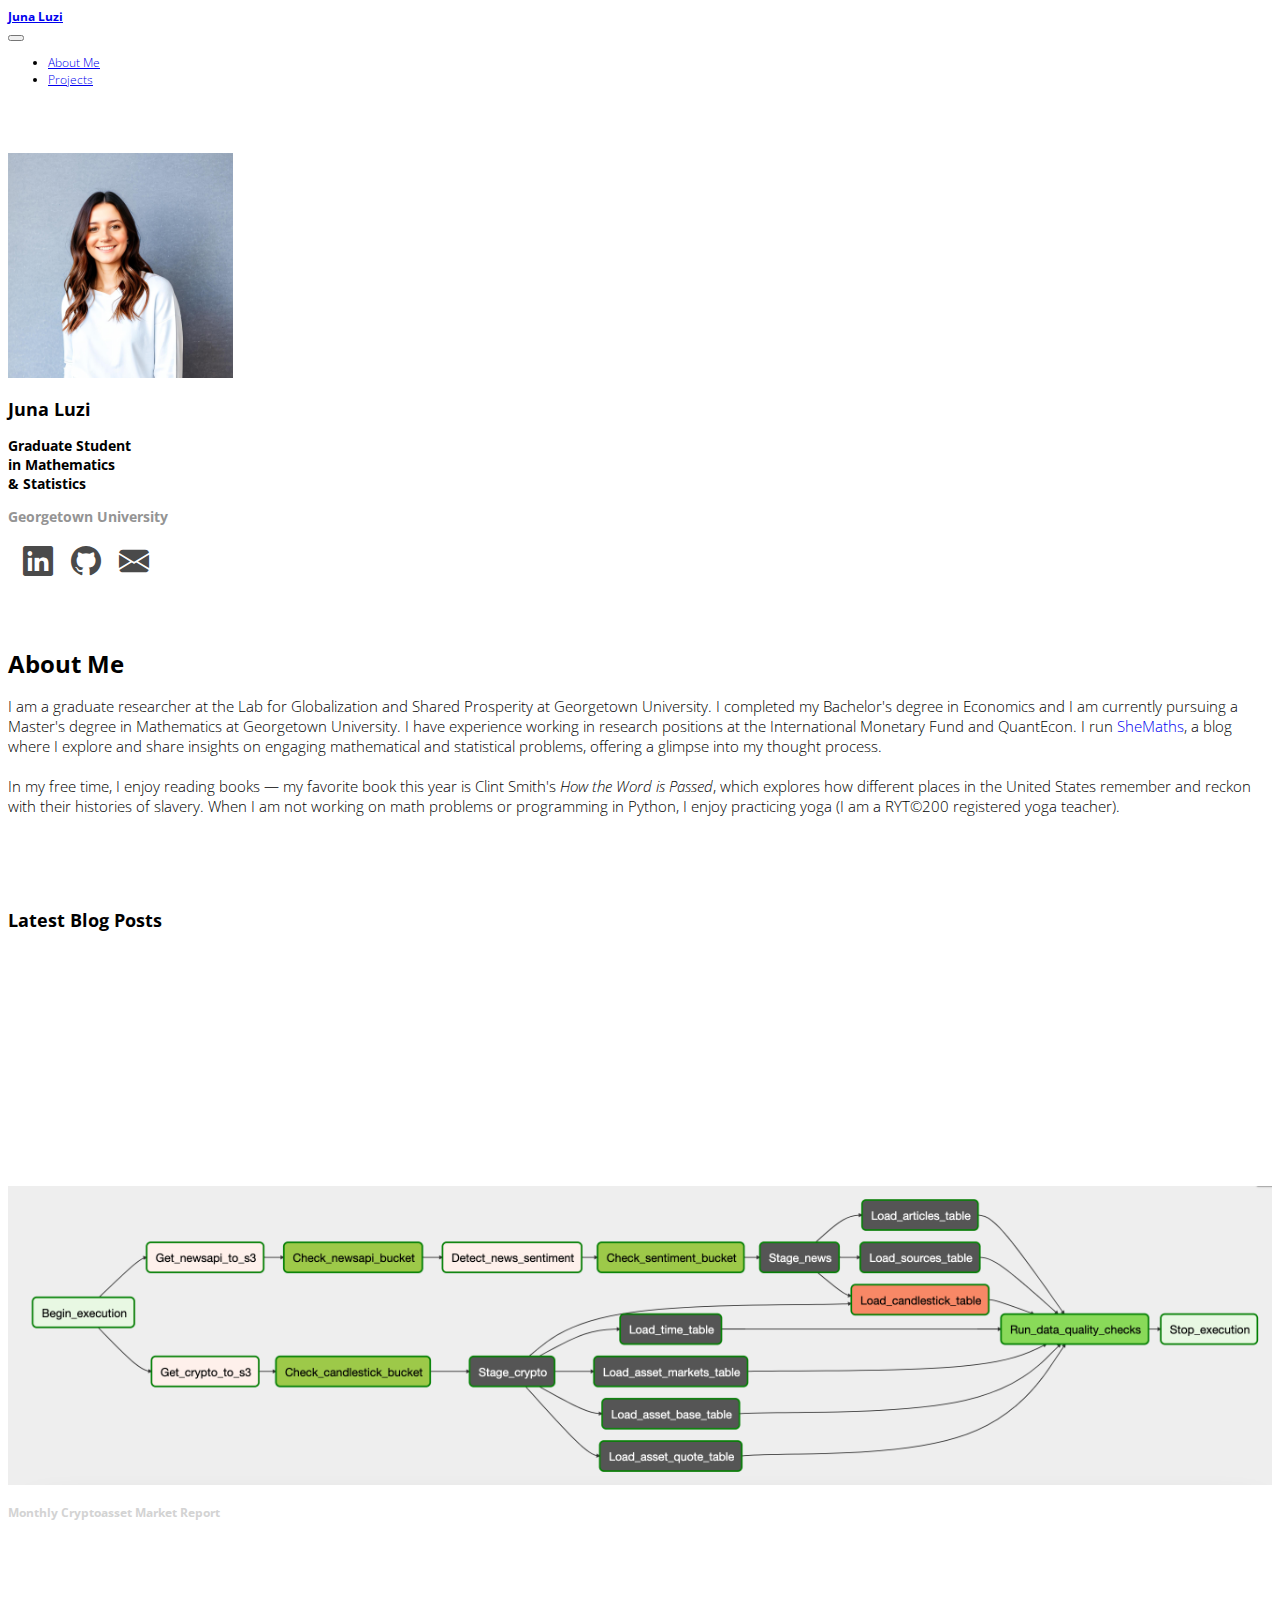
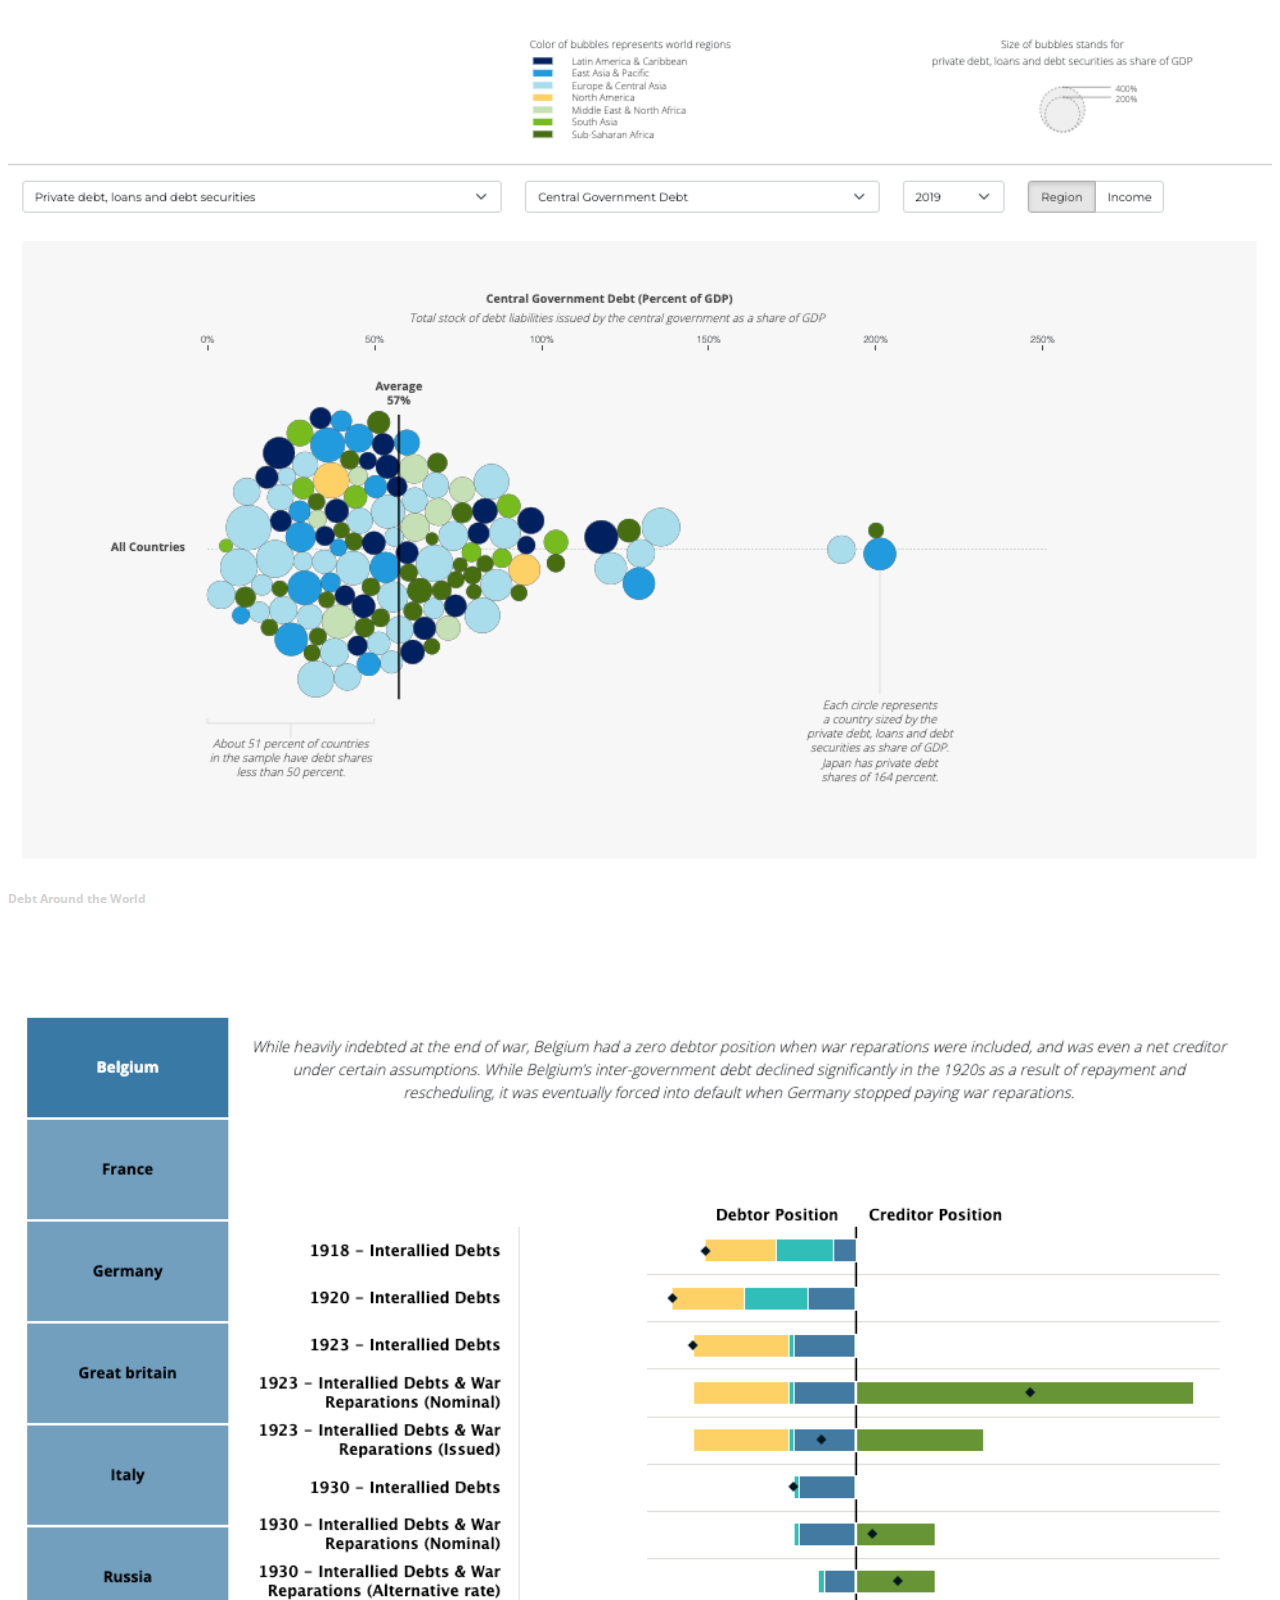
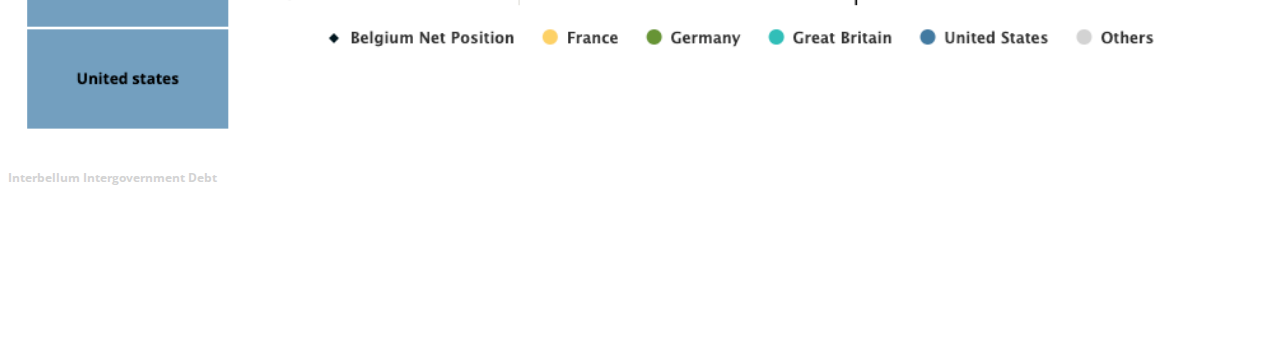
==== commit 71974ee3: ":sparkles: add GAnalytics" ====
--- a/index.html
+++ b/index.html
@@ -14,9 +14,31 @@
     <!-- Bootstrap Bundle with Popper -->
   <script src="https://cdn.jsdelivr.net/npm/bootstrap@5.1.0/dist/js/bootstrap.min.js" integrity="sha384-cn7l7gDp0eyniUwwAZgrzD06kc/tftFf19TOAs2zVinnD/C7E91j9yyk5//jjpt/" crossorigin="anonymous"></script>
 
-
   <!-- style -->
   <link href="css/style.css" type="text/css" rel="stylesheet">
+
+  <!-- Google tag (gtag.js) -->
+  <script async src="https://www.googletagmanager.com/gtag/js?id=G-7SKMZ3T27Q"></script>
+  <script>
+    window.dataLayer = window.dataLayer || [];
+    function gtag(){dataLayer.push(arguments);}
+    gtag('js', new Date());
+
+    gtag('config', 'G-7SKMZ3T27Q');
+  </script>
+
+  <script>
+    $(document).ready(function() {
+        $.get("https://shemaths.wordpress.com/wp-json/wp/v2/posts?per_page=3", function(data) {
+            var posts = data;
+            var postsHtml = posts.map(function(post) {
+                return '<li><a href="' + post.link + '" target="_blank">' + post.title.rendered + '</a></li>';
+            }).join('');
+
+            $("#latest-blog-posts").html('<ul>' + postsHtml + '</ul>');
+        });
+    });
+  </script>
 
 <body>
   <div class="header">
@@ -73,6 +95,16 @@
       </div>
     </section>
 
+    <!-- Start Blog post section -->
+    <section id="blog-posts">
+      <div class="container">
+          <h2>Latest Blog Posts</h2>
+          <div id="latest-blog-posts">
+              <!-- Blog posts will be loaded here -->
+          </div>
+      </div>
+    </section>
+
     <!-- Start of project section -->
     <section id="projects" class="section-dark bg-dark">
       <div class="container">
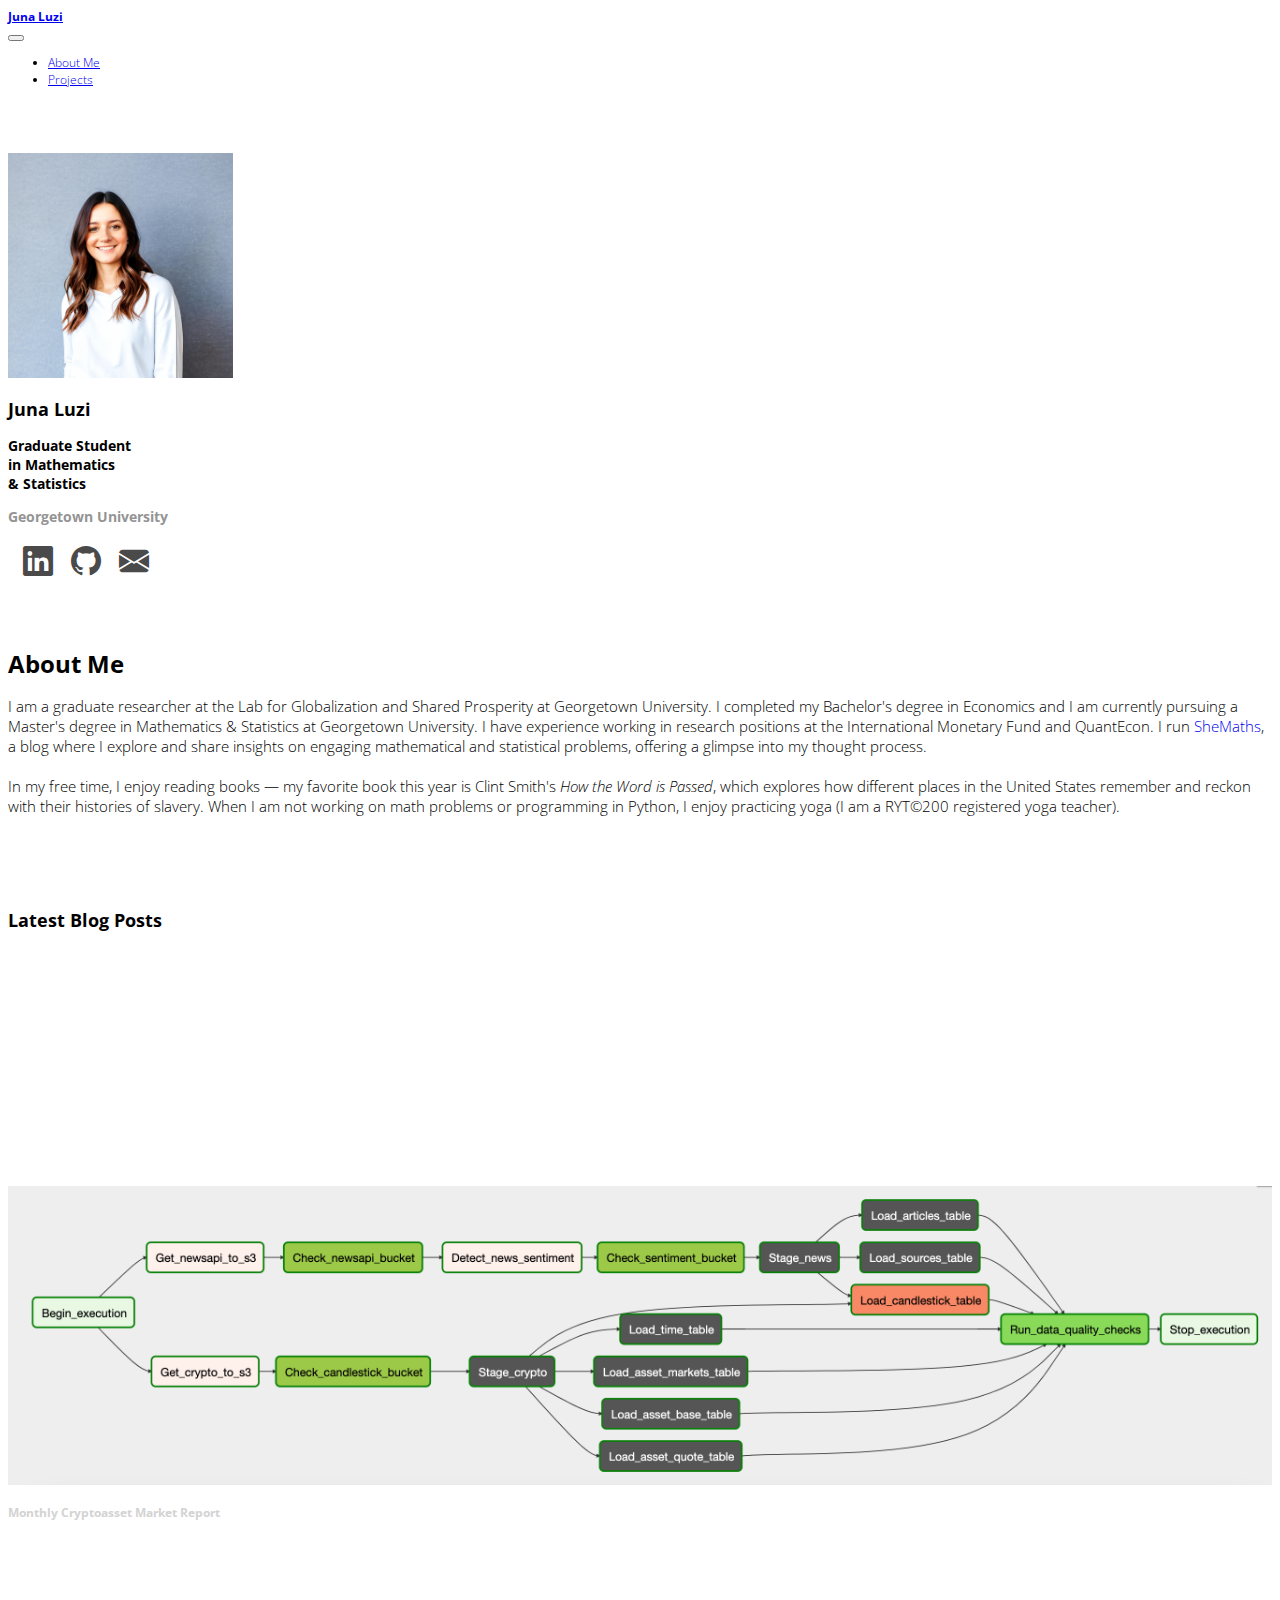
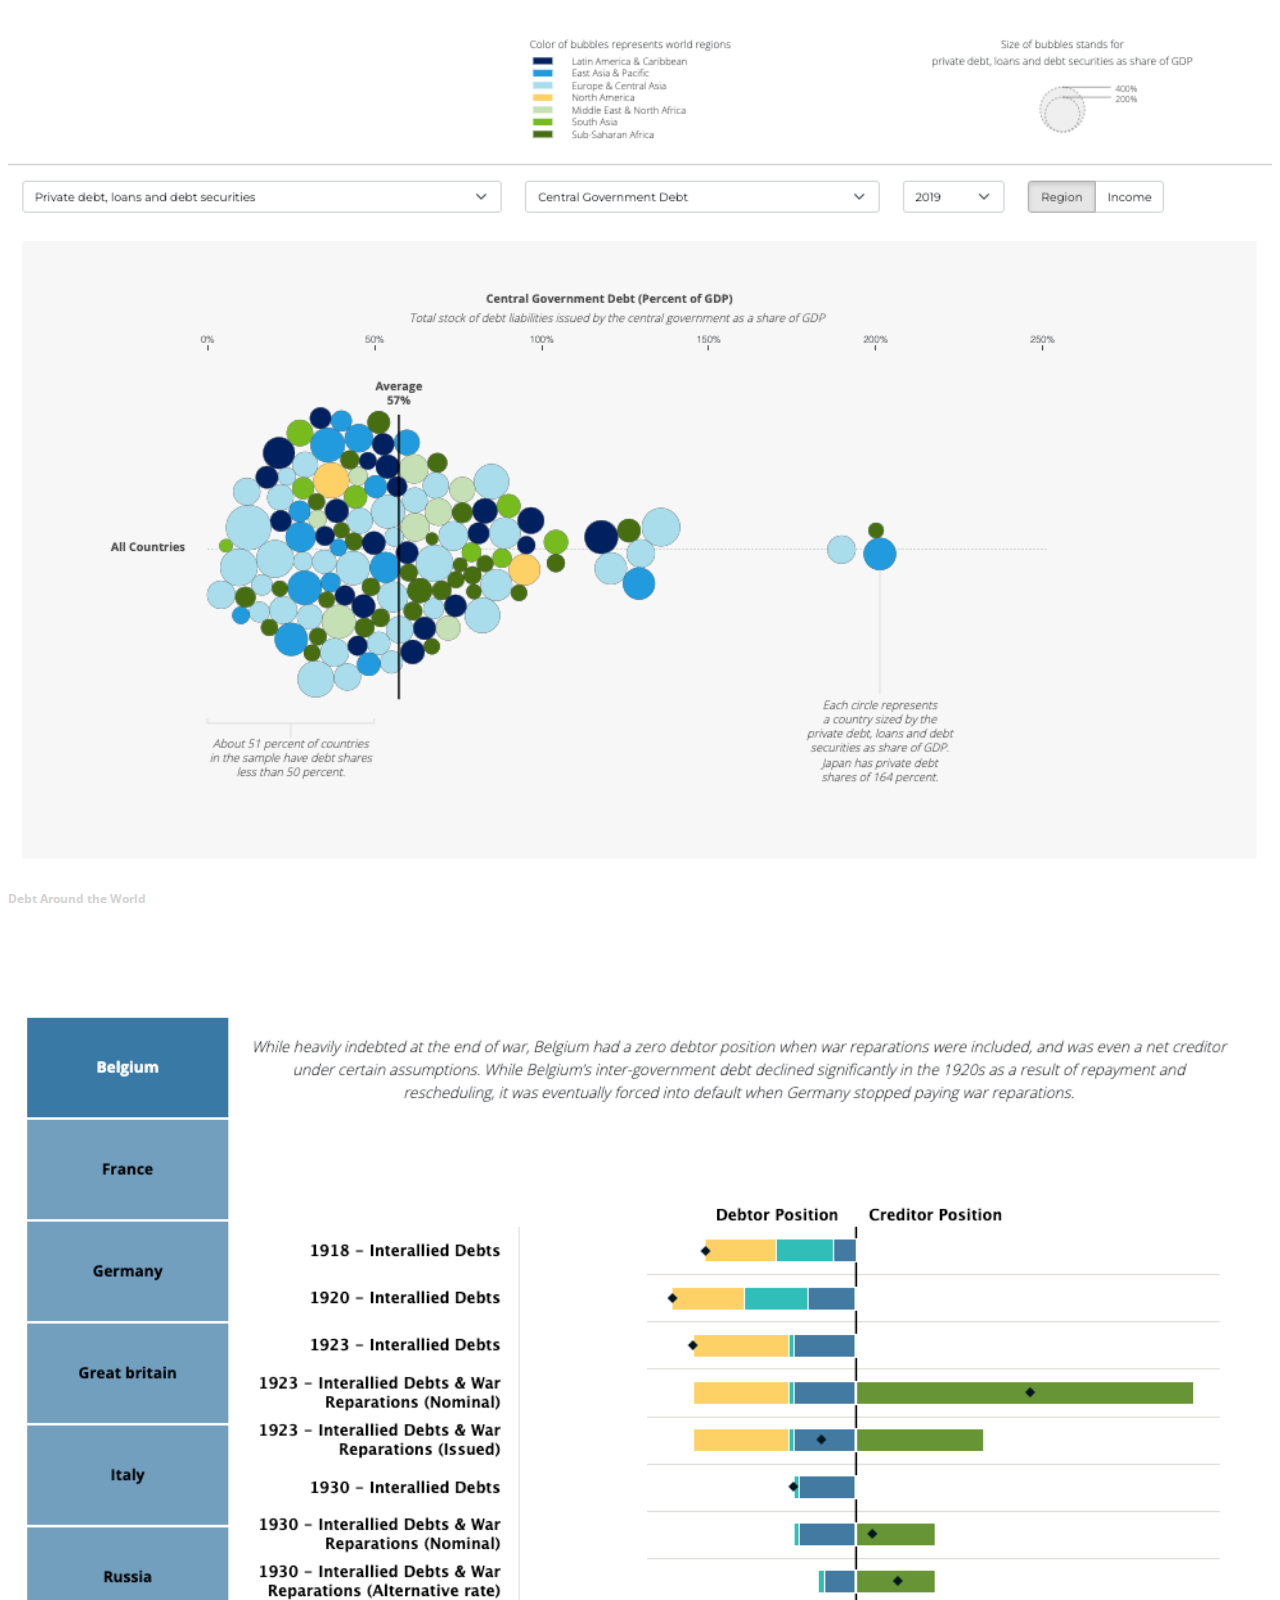
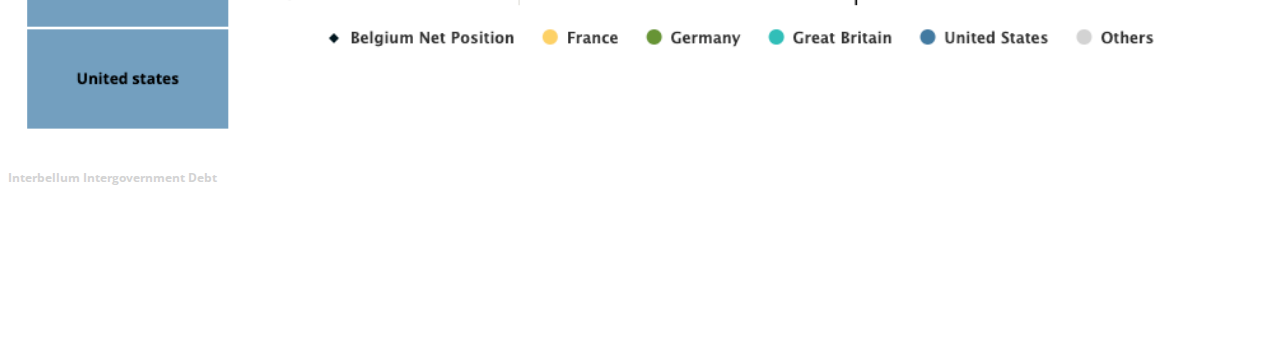
==== commit 8c6faaec: ":wrench: fix typo" ====
--- a/index.html
+++ b/index.html
@@ -84,7 +84,7 @@
             <div class="col-md-5 column" style="padding-top: 50px;">
               <h1>About Me</h1>
               <p><span style="font-size: 15px;" class="expl">
-              I am a graduate researcher at the Lab for Globalization and Shared Prosperity at Georgetown University. I completed my Bachelor's degree in Economics and I am currently pursuing a Master's degree in Mathematics at Georgetown University. I have experience working in research positions at the International Monetary Fund and QuantEcon. I run <a style="text-decoration: none;" href="https://shemaths.wordpress.com/">SheMaths</a>, a blog where I explore and share insights on engaging mathematical and statistical problems, offering a glimpse into my thought process.<br/><br/>
+              I am a graduate researcher at the Lab for Globalization and Shared Prosperity at Georgetown University. I completed my Bachelor's degree in Economics and I am currently pursuing a Master's degree in Mathematics & Statistics at Georgetown University. I have experience working in research positions at the International Monetary Fund and QuantEcon. I run <a style="text-decoration: none;" href="https://shemaths.wordpress.com/">SheMaths</a>, a blog where I explore and share insights on engaging mathematical and statistical problems, offering a glimpse into my thought process.<br/><br/>
               In my free time, I enjoy reading books &mdash; my favorite book this year is Clint Smith's <em>How the Word is Passed</em>, which explores how different places in the United States remember and reckon with their histories of slavery. When I am not working on math problems or programming in Python, I enjoy practicing yoga (I am a RYT&copy;200 registered yoga teacher).
               </span></p>
             </div>
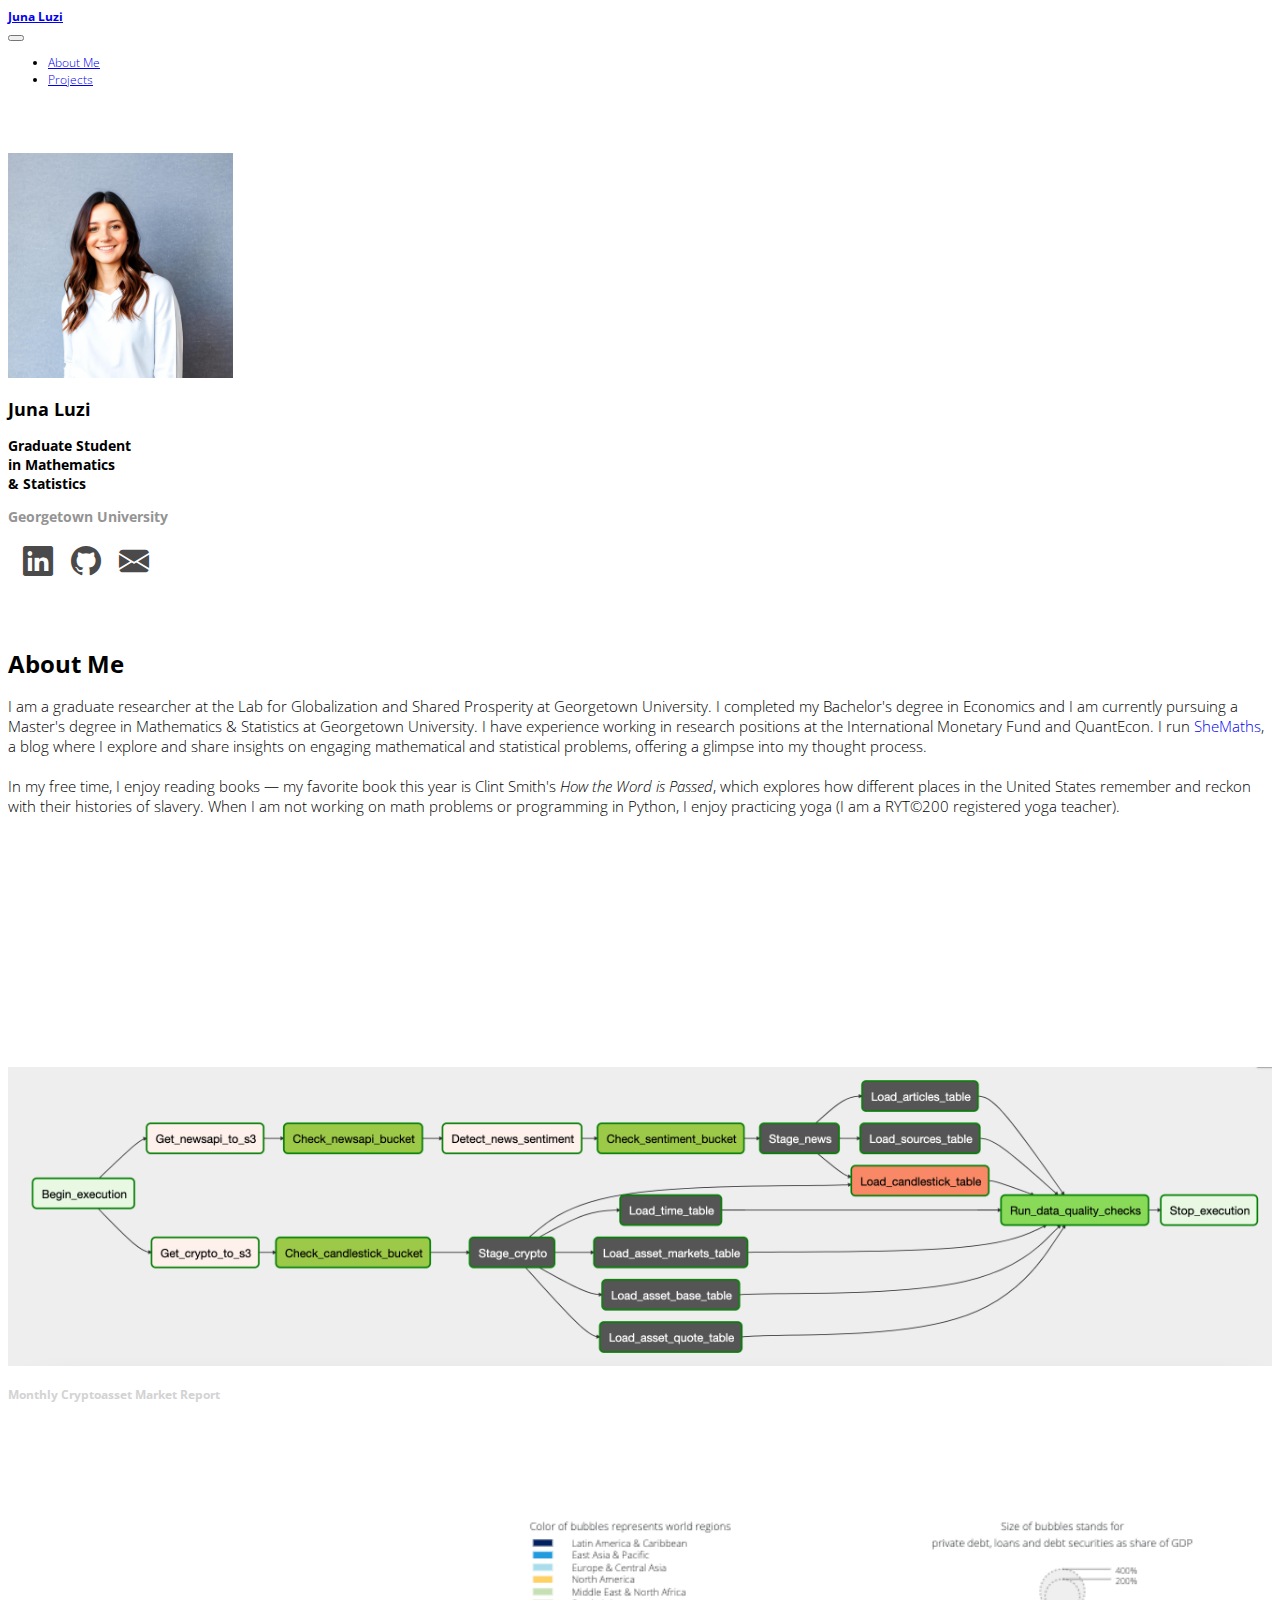
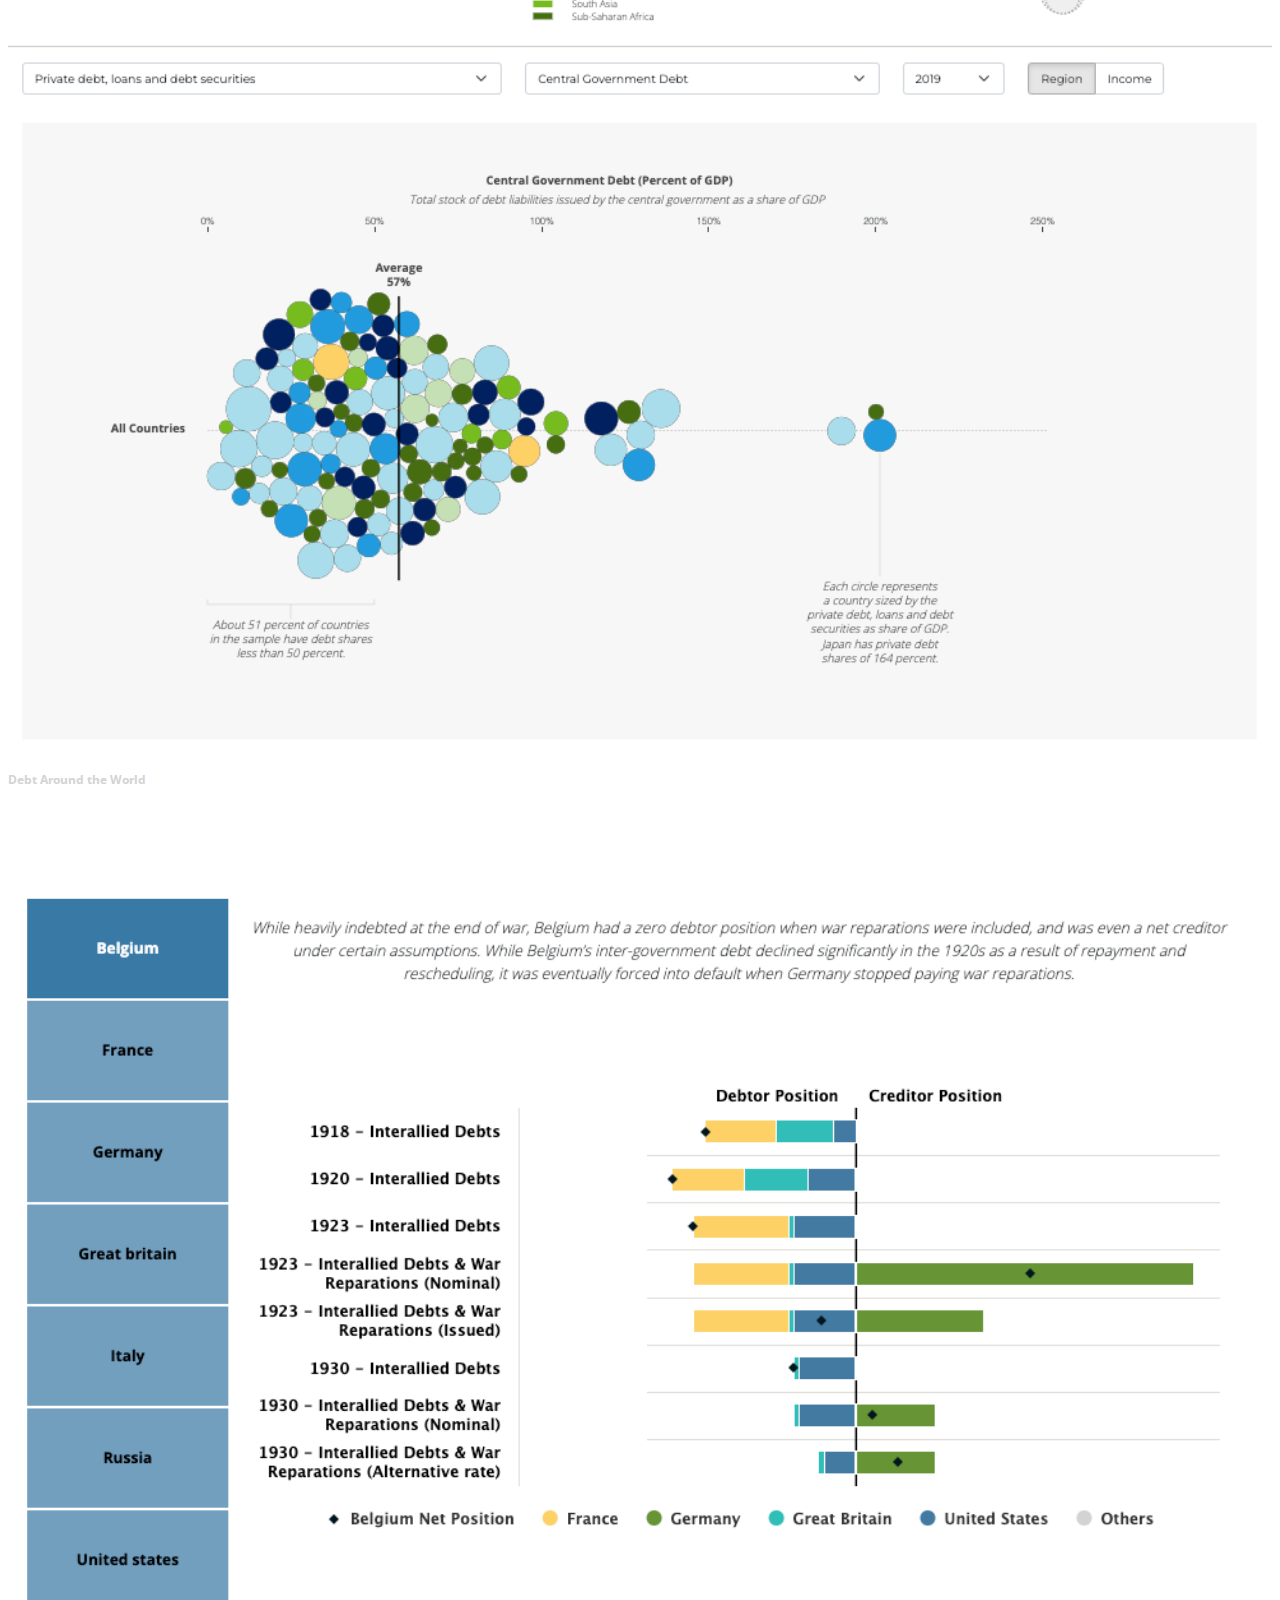
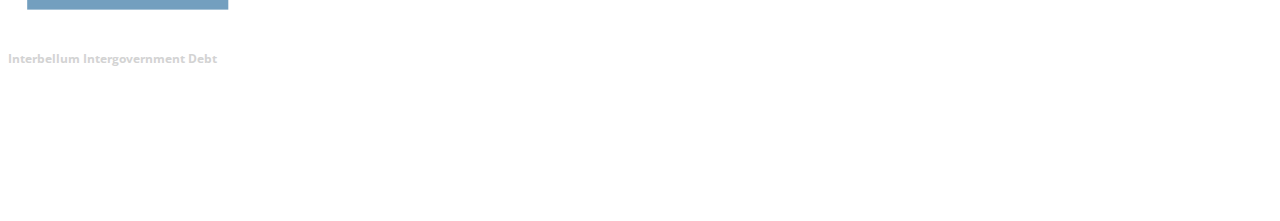
==== commit 5d13b2e5: ":wrench: fix blog post typo" ====
--- a/index.html
+++ b/index.html
@@ -95,15 +95,15 @@
       </div>
     </section>
 
-    <!-- Start Blog post section -->
+    <!-- Start Blog post section 
     <section id="blog-posts">
       <div class="container">
           <h2>Latest Blog Posts</h2>
           <div id="latest-blog-posts">
-              <!-- Blog posts will be loaded here -->
           </div>
       </div>
     </section>
+    -->
 
     <!-- Start of project section -->
     <section id="projects" class="section-dark bg-dark">
